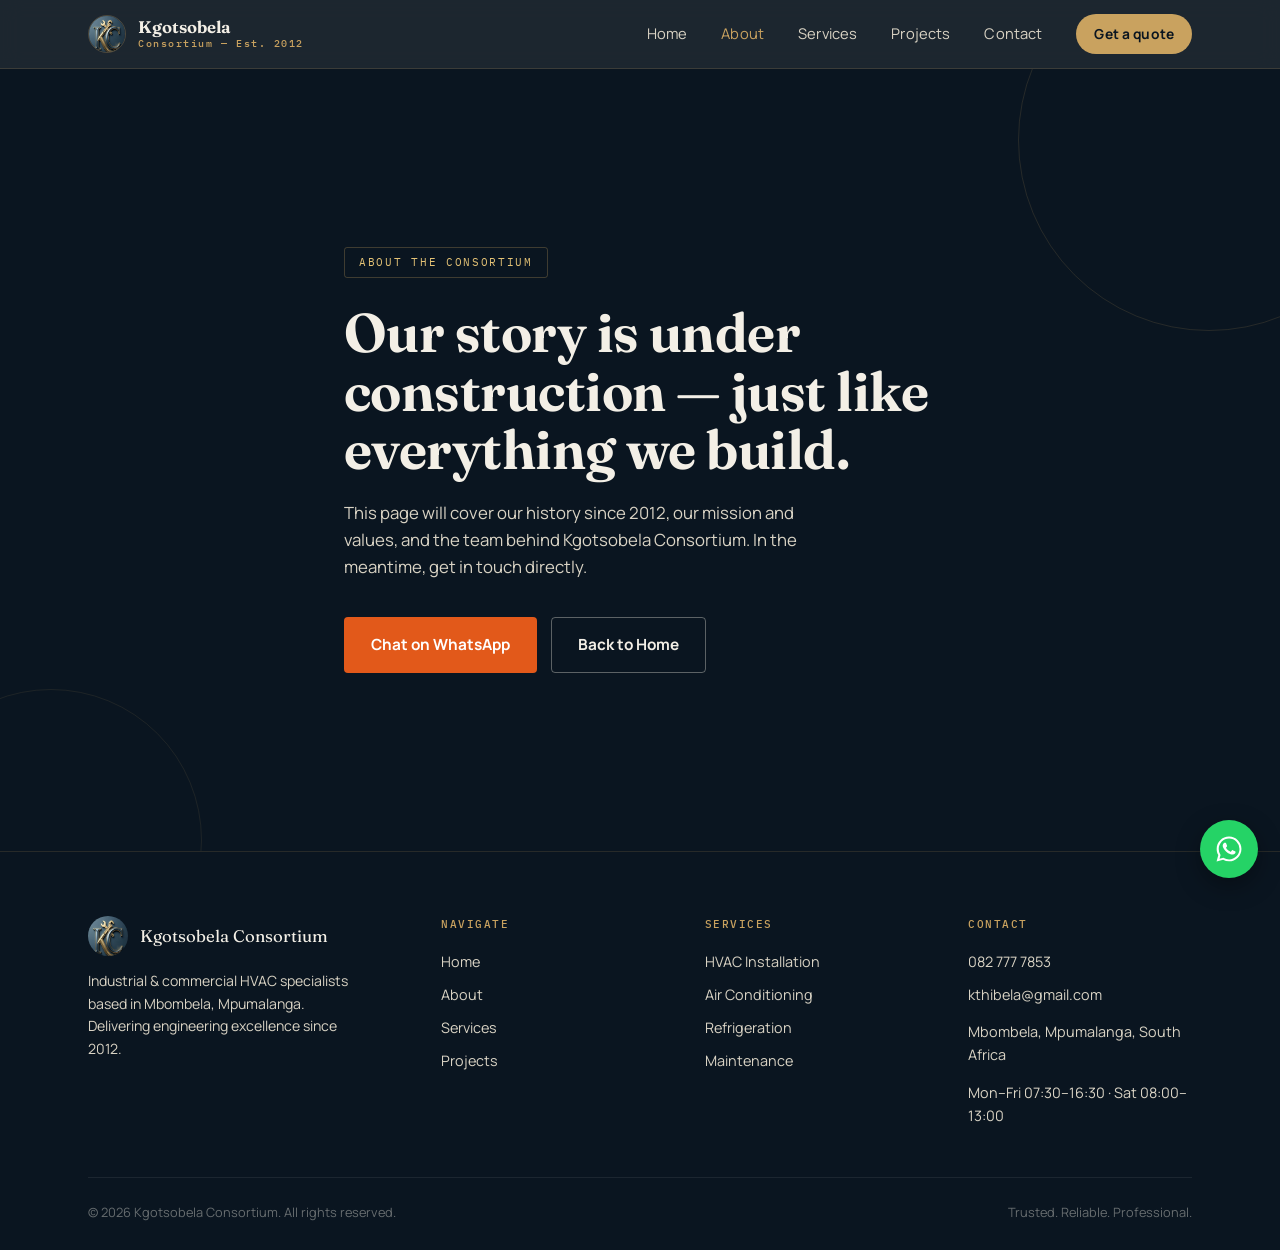
==== about.html @ 0fed03f0 "Add files via upload" ====
<!DOCTYPE html>
<html lang="en">
<head>
<meta charset="UTF-8">
<meta name="viewport" content="width=device-width, initial-scale=1.0">
<title>About Us | Kgotsobela Consortium</title>
<meta name="description" content="This page will cover our history since 2012, our mission and values, and the team behind Kgotsobela Consortium. In the meantime, get in touch directly.">
<link rel="icon" type="image/png" href="images/favicon-mark.png">

<link rel="preconnect" href="https://fonts.googleapis.com">
<link rel="preconnect" href="https://fonts.gstatic.com" crossorigin>
<link href="https://fonts.googleapis.com/css2?family=Fraunces:ital,wght@0,500;0,600;0,650;0,700;1,500&family=Manrope:wght@400;500;600;700;800&family=IBM+Plex+Mono:wght@400;500;600&display=swap" rel="stylesheet">
<link rel="stylesheet" href="style.css">
</head>
<body>
<a href="#main" class="skip-link">Skip to content</a>

<header class="site-header">
  <div class="wrap">
    <a href="index.html" class="brand">
      <img src="images/favicon-mark.png" alt="" class="brand-mark">
      <span class="brand-word">Kgotsobela<span>Consortium — Est. 2012</span></span>
    </a>
    <nav class="main-nav" id="main-nav">
      <a href="index.html">Home</a>
      <a href="about.html" class="current">About</a>
      <a href="services.html">Services</a>
      <a href="projects.html">Projects</a>
      <a href="contact.html">Contact</a>
      <a href="https://wa.me/27827777853?text=Hi%2C%20I%27d%20like%20a%20quote" class="nav-cta" target="_blank" rel="noopener">Get a quote</a>
    </nav>
    <button class="nav-toggle" id="nav-toggle" aria-label="Open menu" aria-expanded="false" aria-controls="main-nav">
      <svg width="20" height="20" viewBox="0 0 24 24" fill="none" stroke="currentColor" stroke-width="2"><line x1="3" y1="6" x2="21" y2="6"/><line x1="3" y1="12" x2="21" y2="12"/><line x1="3" y1="18" x2="21" y2="18"/></svg>
    </button>
  </div>
</header>

<main id="main">
  <section class="coming-soon">
    <div class="wrap">
      <span class="plate">About the Consortium</span>
      <h1>Our story is under construction &mdash; just like everything we build.</h1>
      <p class="lede">This page will cover our history since 2012, our mission and values, and the team behind Kgotsobela Consortium. In the meantime, get in touch directly.</p>
      <div class="actions">
        <a href="https://wa.me/27827777853?text=Hi%2C%20I%27d%20like%20a%20quote" class="btn btn-primary" target="_blank" rel="noopener">Chat on WhatsApp</a>
        <a href="index.html" class="btn btn-ghost">Back to Home</a>
      </div>
    </div>
  </section>
</main>

<footer class="site-footer">
  <div class="wrap">
    <div class="footer-grid">
      <div>
        <div class="footer-brand">
          <img src="images/favicon-mark.png" alt="">
          <span class="footer-brand-word">Kgotsobela Consortium</span>
        </div>
        <p class="footer-tagline">Industrial &amp; commercial HVAC specialists based in Mbombela, Mpumalanga. Delivering engineering excellence since 2012.</p>
      </div>
      <div class="footer-col">
        <h4>Navigate</h4>
        <a href="index.html">Home</a>
        <a href="about.html">About</a>
        <a href="services.html">Services</a>
        <a href="projects.html">Projects</a>
      </div>
      <div class="footer-col">
        <h4>Services</h4>
        <a href="services.html">HVAC Installation</a>
        <a href="services.html">Air Conditioning</a>
        <a href="services.html">Refrigeration</a>
        <a href="services.html">Maintenance</a>
      </div>
      <div class="footer-col">
        <h4>Contact</h4>
        <a href="tel:+27827777853">082 777 7853</a>
        <a href="mailto:kthibela@gmail.com">kthibela@gmail.com</a>
        <p>Mbombela, Mpumalanga, South Africa</p>
        <p>Mon&ndash;Fri 07:30&ndash;16:30 &middot; Sat 08:00&ndash;13:00</p>
      </div>
    </div>
    <div class="footer-bottom">
      <span>&copy; <span id="year"></span> Kgotsobela Consortium. All rights reserved.</span>
      <span>Trusted. Reliable. Professional.</span>
    </div>
  </div>
</footer>

<a class="whatsapp-fab" href="https://wa.me/27827777853?text=Hi%2C%20I%27d%20like%20a%20quote" target="_blank" rel="noopener" aria-label="Chat with us on WhatsApp">
  <svg viewBox="0 0 24 24" fill="#ffffff"><path d="M12.04 2C6.58 2 2.13 6.45 2.13 11.91c0 1.75.46 3.45 1.32 4.95L2.05 22l5.25-1.38a9.9 9.9 0 0 0 4.74 1.21h.01c5.46 0 9.9-4.45 9.9-9.91 0-2.65-1.03-5.14-2.9-7.01A9.82 9.82 0 0 0 12.04 2m0 1.67c2.24 0 4.35.87 5.93 2.46a8.23 8.23 0 0 1 2.43 5.86c0 4.58-3.73 8.31-8.32 8.31a8.3 8.3 0 0 1-4.24-1.16l-.3-.18-3.12.82.83-3.04-.2-.31a8.23 8.23 0 0 1-1.27-4.4c0-4.58 3.73-8.36 8.26-8.36M8.53 6.99c-.17 0-.44.06-.67.31s-.88.86-.88 2.09.9 2.42 1.02 2.59c.13.17 1.75 2.8 4.32 3.82 2.14.85 2.57.68 3.04.64.46-.04 1.5-.61 1.71-1.2.21-.59.21-1.09.15-1.2-.06-.11-.23-.17-.48-.3-.25-.13-1.5-.74-1.73-.82-.23-.08-.4-.13-.57.13-.17.25-.65.82-.8.99-.15.17-.29.19-.54.06-.25-.13-1.05-.39-2-1.24-.74-.66-1.24-1.47-1.39-1.72-.14-.25-.02-.38.11-.51.11-.11.25-.29.38-.44.13-.15.17-.25.25-.42.08-.17.04-.31-.02-.44-.06-.13-.57-1.4-.79-1.91-.2-.5-.41-.43-.57-.44-.15-.01-.31-.01-.44-.01"/></svg>
</a>

<script src="script.js"></script>
</body>
</html>
---- style.css ----
/* ==========================================================================
   Kgotsobela Consortium — design tokens
   Navy + brass gold from the brand mark; safety orange pulled from the
   crew's own hi-vis; the "nameplate" motif echoes the rating tags visible
   on their actual equipment (see hero photo, unit door).
   ========================================================================== */

:root {
  --navy-950: #0a1520;
  --navy-900: #0e202e;
  --navy-800: #16324a;
  --navy-700: #1f4260;
  --gold: #c9a25f;
  --gold-light: #e4c275;
  --gold-dim: #8a744a;
  --ivory: #f3efe6;
  --ivory-dim: #d9d3c4;
  --orange: #e2591a;
  --orange-light: #ff7a3d;
  --graphite: #1f2933;
  --graphite-soft: #4a5560;
  --line: rgba(201, 162, 95, 0.28);
  --line-soft: rgba(15, 32, 46, 0.1);

  --font-display: "Fraunces", Georgia, serif;
  --font-body: "Manrope", -apple-system, BlinkMacSystemFont, sans-serif;
  --font-mono: "IBM Plex Mono", ui-monospace, SFMono-Regular, monospace;

  --max: 1200px;
}

* { box-sizing: border-box; }
html { scroll-behavior: smooth; }

body {
  margin: 0;
  background: var(--ivory);
  color: var(--graphite);
  font-family: var(--font-body);
  line-height: 1.6;
  -webkit-font-smoothing: antialiased;
}

img { max-width: 100%; display: block; }
a { color: inherit; }

.wrap {
  max-width: var(--max);
  margin: 0 auto;
  padding: 0 clamp(20px, 5vw, 48px);
}

.eyebrow {
  font-family: var(--font-mono);
  font-size: 0.72rem;
  letter-spacing: 0.18em;
  text-transform: uppercase;
  color: var(--gold-dim);
  display: inline-flex;
  align-items: center;
  gap: 10px;
}
.eyebrow::before {
  content: "";
  width: 22px;
  height: 1px;
  background: var(--gold);
  display: inline-block;
}

h1, h2, h3 {
  font-family: var(--font-display);
  font-weight: 650;
  margin: 0;
  letter-spacing: -0.01em;
  color: var(--navy-900);
}

/* ==========================================================================
   Skip link / focus
   ========================================================================== */
.skip-link {
  position: absolute;
  left: -999px;
  top: auto;
  background: var(--gold);
  color: var(--navy-950);
  padding: 12px 18px;
  z-index: 999;
  font-weight: 700;
}
.skip-link:focus {
  left: 16px;
  top: 16px;
}

:focus-visible {
  outline: 2px solid var(--gold);
  outline-offset: 3px;
}

@media (prefers-reduced-motion: reduce) {
  * { animation-duration: 0.001ms !important; animation-iteration-count: 1 !important; transition-duration: 0.001ms !important; scroll-behavior: auto !important; }
}

/* ==========================================================================
   Header
   ========================================================================== */
.site-header {
  position: sticky;
  top: 0;
  z-index: 100;
  background: rgba(10, 21, 32, 0.92);
  backdrop-filter: blur(10px);
  border-bottom: 1px solid rgba(201, 162, 95, 0.18);
}

.site-header .wrap {
  display: flex;
  align-items: center;
  justify-content: space-between;
  padding-top: 14px;
  padding-bottom: 14px;
}

.brand {
  display: flex;
  align-items: center;
  gap: 12px;
  text-decoration: none;
}

.brand-mark {
  width: 38px;
  height: 38px;
  border-radius: 50%;
  object-fit: cover;
  border: 1px solid var(--line);
}

.brand-word {
  font-family: var(--font-display);
  color: var(--ivory);
  font-size: 1.05rem;
  font-weight: 650;
  line-height: 1.1;
}
.brand-word span {
  display: block;
  font-family: var(--font-mono);
  font-size: 0.6rem;
  letter-spacing: 0.16em;
  color: var(--gold);
  font-weight: 500;
  margin-top: 2px;
}

.main-nav {
  display: flex;
  align-items: center;
  gap: clamp(18px, 3vw, 34px);
}

.main-nav a {
  color: var(--ivory-dim);
  text-decoration: none;
  font-size: 0.92rem;
  letter-spacing: 0.01em;
  transition: color 0.2s ease;
}
.main-nav a:hover { color: var(--gold-light); }
.main-nav a.current { color: var(--gold); }

.nav-cta {
  display: inline-flex;
  align-items: center;
  gap: 8px;
  background: var(--gold);
  color: var(--navy-950) !important;
  padding: 9px 18px;
  border-radius: 999px;
  font-weight: 700;
  font-size: 0.86rem !important;
  transition: background 0.2s ease, transform 0.2s ease;
}
.nav-cta:hover { background: var(--gold-light); transform: translateY(-1px); }

.nav-toggle {
  display: none;
  background: none;
  border: 1px solid var(--line);
  color: var(--ivory);
  border-radius: 8px;
  width: 40px;
  height: 40px;
  align-items: center;
  justify-content: center;
  cursor: pointer;
}

@media (max-width: 860px) {
  .main-nav { position: fixed; top: 62px; left: 0; right: 0; height: calc(100vh - 62px); background: var(--navy-950); flex-direction: column; justify-content: flex-start; align-items: flex-start; padding: 32px 24px; gap: 22px; transform: translateX(100%); transition: transform 0.3s ease; overflow-y: auto; z-index: 150; }
  .main-nav.open { transform: translateX(0); }
  .main-nav a { font-size: 1.1rem; }
  .nav-toggle { display: flex; }
}

/* ==========================================================================
   Hero
   ========================================================================== */
.hero {
  position: relative;
  min-height: min(92vh, 820px);
  display: flex;
  align-items: flex-end;
  background: var(--navy-950);
  overflow: hidden;
}

.hero-media {
  position: absolute;
  inset: 0;
}
.hero-media img {
  width: 100%;
  height: 100%;
  object-fit: cover;
  object-position: 50% 12%;
}
.hero-media::after {
  content: "";
  position: absolute;
  inset: 0;
  background:
    linear-gradient(180deg, rgba(10,21,32,0.28) 0%, rgba(10,21,32,0.52) 40%, rgba(10,21,32,0.97) 88%),
    linear-gradient(100deg, rgba(10,21,32,0.82) 0%, rgba(10,21,32,0.5) 34%, rgba(10,21,32,0.18) 60%, rgba(10,21,32,0.4) 100%);
}

.hero-content {
  position: relative;
  z-index: 2;
  padding-top: 120px;
  padding-bottom: 46px;
  width: 100%;
}

.hero-content .eyebrow { color: var(--gold-light); margin-bottom: 18px; }

.hero-content h1 {
  color: var(--ivory);
  font-size: clamp(2.3rem, 5.4vw, 4.4rem);
  line-height: 1.03;
  max-width: 15ch;
}
.hero-content h1 em {
  font-style: normal;
  color: var(--gold-light);
}

.hero-sub {
  margin: 22px 0 32px;
  max-width: 46ch;
  color: var(--ivory-dim);
  font-size: 1.05rem;
}

.hero-actions {
  display: flex;
  flex-wrap: wrap;
  gap: 14px;
  margin-bottom: 46px;
}

.btn {
  display: inline-flex;
  align-items: center;
  gap: 10px;
  padding: 15px 26px;
  border-radius: 4px;
  font-weight: 700;
  font-size: 0.96rem;
  text-decoration: none;
  border: 1px solid transparent;
  cursor: pointer;
  transition: transform 0.2s ease, background 0.2s ease, border-color 0.2s ease, color 0.2s ease;
}
.btn-primary { background: var(--orange); color: #fff; }
.btn-primary:hover { background: var(--orange-light); transform: translateY(-2px); }
.btn-ghost { border-color: rgba(243,239,230,0.35); color: var(--ivory); }
.btn-ghost:hover { border-color: var(--gold); color: var(--gold-light); }

/* nameplate strip inside hero */
.nameplate {
  display: flex;
  flex-wrap: wrap;
  gap: 0;
  border-top: 1px solid var(--line);
  padding-top: 18px;
}
.nameplate div {
  padding-right: 28px;
  margin-right: 28px;
  border-right: 1px solid var(--line);
}
.nameplate div:last-child { border-right: none; }
.nameplate .val {
  font-family: var(--font-mono);
  color: var(--gold-light);
  font-size: 0.82rem;
  letter-spacing: 0.04em;
}
.nameplate .lbl {
  font-family: var(--font-mono);
  color: rgba(243,239,230,0.55);
  font-size: 0.62rem;
  letter-spacing: 0.14em;
  text-transform: uppercase;
  margin-top: 3px;
}

/* ==========================================================================
   Stat plate bar (below hero) — echoes equipment rating tags
   ========================================================================== */
.stat-bar {
  background: var(--navy-900);
  border-bottom: 1px solid rgba(201,162,95,0.15);
}
.stat-grid {
  display: grid;
  grid-template-columns: repeat(4, 1fr);
  gap: 1px;
  background: rgba(201,162,95,0.15);
}
.stat-plate {
  background: var(--navy-900);
  padding: 30px 22px;
  text-align: center;
}
.stat-plate .num {
  font-family: var(--font-mono);
  color: var(--gold-light);
  font-size: clamp(1.5rem, 3vw, 2.2rem);
  font-weight: 600;
}
.stat-plate .lbl {
  font-family: var(--font-mono);
  color: var(--ivory-dim);
  font-size: 0.68rem;
  letter-spacing: 0.14em;
  text-transform: uppercase;
  margin-top: 6px;
}
@media (max-width: 700px) {
  .stat-grid { grid-template-columns: repeat(2, 1fr); }
}

/* ==========================================================================
   Section scaffolding
   ========================================================================== */
section { padding: clamp(64px, 9vw, 108px) 0; }
.section-head {
  max-width: 640px;
  margin-bottom: 48px;
}
.section-head h2 {
  font-size: clamp(1.8rem, 3.4vw, 2.6rem);
  margin-top: 14px;
  line-height: 1.12;
}
.section-head p {
  margin-top: 16px;
  color: var(--graphite-soft);
  font-size: 1.02rem;
  max-width: 56ch;
}

/* ==========================================================================
   About teaser
   ========================================================================== */
.about {
  background: var(--ivory);
}
.about-grid {
  display: grid;
  grid-template-columns: 1.05fr 0.95fr;
  gap: clamp(32px, 5vw, 72px);
  align-items: center;
}
.about-media { position: relative; }
.about-media img {
  border-radius: 6px;
  width: 100%;
  height: 480px;
  object-fit: cover;
}
.about-media .tag {
  position: absolute;
  left: -1px;
  bottom: -1px;
  background: var(--navy-900);
  color: var(--gold-light);
  font-family: var(--font-mono);
  font-size: 0.68rem;
  letter-spacing: 0.1em;
  text-transform: uppercase;
  padding: 10px 16px;
  border: 1px solid var(--line);
  border-radius: 0 6px 0 6px;
}

.about-copy .eyebrow { margin-bottom: 16px; }
.about-copy h2 {
  font-size: clamp(1.8rem, 3.2vw, 2.4rem);
  line-height: 1.14;
}
.about-copy p {
  margin: 20px 0;
  color: var(--graphite-soft);
  font-size: 1.02rem;
}
.pull {
  font-family: var(--font-display);
  font-style: italic;
  font-size: 1.3rem;
  color: var(--navy-800);
  border-left: 3px solid var(--gold);
  padding-left: 20px;
  margin: 28px 0;
}
.about-founder {
  display: flex;
  gap: 14px;
  align-items: center;
  margin-top: 28px;
  padding-top: 24px;
  border-top: 1px solid var(--line-soft);
}
.about-founder .initial {
  width: 44px;
  height: 44px;
  border-radius: 50%;
  background: var(--navy-900);
  color: var(--gold-light);
  display: flex;
  align-items: center;
  justify-content: center;
  font-family: var(--font-display);
  font-weight: 700;
}
.about-founder .name { font-weight: 700; color: var(--navy-900); font-size: 0.94rem; }
.about-founder .role { font-size: 0.82rem; color: var(--graphite-soft); }

/* ==========================================================================
   Services
   ========================================================================== */
.services { background: #ece6d8; }
.service-grid {
  display: grid;
  grid-template-columns: repeat(3, 1fr);
  gap: 22px;
}
.service-card {
  position: relative;
  border-radius: 6px;
  overflow: hidden;
  height: 300px;
  text-decoration: none;
  display: block;
}
.service-card img {
  width: 100%;
  height: 100%;
  object-fit: cover;
  transition: transform 0.5s ease;
}
.service-card:hover img { transform: scale(1.06); }
.service-card::after {
  content: "";
  position: absolute;
  inset: 0;
  background: linear-gradient(180deg, rgba(10,21,32,0) 22%, rgba(10,21,32,0.55) 55%, rgba(10,21,32,0.95) 100%);
}
.service-card-body {
  position: absolute;
  left: 0; right: 0; bottom: 0;
  z-index: 2;
  padding: 20px;
}
.service-tag {
  font-family: var(--font-mono);
  font-size: 0.64rem;
  letter-spacing: 0.12em;
  text-transform: uppercase;
  color: var(--gold-light);
  background: rgba(10,21,32,0.65);
  border: 1px solid rgba(228,194,117,0.5);
  display: inline-block;
  padding: 4px 9px;
  border-radius: 3px;
  margin-bottom: 10px;
}
.service-card h3 {
  color: var(--ivory);
  font-size: 1.15rem;
  font-weight: 600;
}
.service-card p {
  color: var(--ivory-dim);
  font-size: 0.86rem;
  margin: 6px 0 0;
  max-width: 30ch;
}

.services-more {
  margin-top: 40px;
  text-align: center;
}
.link-arrow {
  display: inline-flex;
  align-items: center;
  gap: 8px;
  color: var(--navy-900);
  text-decoration: none;
  font-weight: 700;
  border-bottom: 1px solid var(--gold);
  padding-bottom: 3px;
}
.link-arrow:hover { color: var(--gold-dim); }

@media (max-width: 900px) {
  .service-grid { grid-template-columns: repeat(2, 1fr); }
}
@media (max-width: 600px) {
  .service-grid { grid-template-columns: 1fr; }
  .about-grid { grid-template-columns: 1fr; }
  .about-media img { height: 320px; }
}

/* ==========================================================================
   Trusted-by band
   ========================================================================== */
.trusted {
  background: var(--navy-950);
  padding: 56px 0;
}
.trusted .wrap {
  display: flex;
  flex-wrap: wrap;
  align-items: center;
  gap: 36px;
  justify-content: space-between;
}
.trusted-label {
  font-family: var(--font-mono);
  color: var(--gold);
  font-size: 0.7rem;
  letter-spacing: 0.16em;
  text-transform: uppercase;
  white-space: nowrap;
}
.trusted-marks {
  display: flex;
  flex-wrap: wrap;
  gap: 34px;
  align-items: center;
}
.trusted-marks span {
  font-family: var(--font-display);
  color: var(--ivory-dim);
  font-size: 1.05rem;
  letter-spacing: 0.01em;
  opacity: 0.85;
}
.trusted-marks span b { color: var(--ivory); font-weight: 650; }

/* ==========================================================================
   CTA band
   ========================================================================== */
.cta-band {
  background: linear-gradient(120deg, var(--navy-900) 0%, var(--navy-800) 100%);
  color: var(--ivory);
  position: relative;
  overflow: hidden;
}
.cta-band::before {
  content: "";
  position: absolute;
  right: -80px;
  top: -80px;
  width: 320px;
  height: 320px;
  border: 1px solid rgba(201,162,95,0.18);
  border-radius: 50%;
}
.cta-band .wrap {
  display: flex;
  align-items: center;
  justify-content: space-between;
  flex-wrap: wrap;
  gap: 28px;
  position: relative;
  z-index: 1;
}
.cta-band h2 {
  color: var(--ivory);
  font-size: clamp(1.7rem, 3vw, 2.3rem);
  max-width: 14ch;
}
.cta-band p {
  color: var(--ivory-dim);
  margin-top: 10px;
  max-width: 42ch;
}
.cta-actions { display: flex; gap: 14px; flex-wrap: wrap; }

/* ==========================================================================
   Footer
   ========================================================================== */
.site-footer {
  background: var(--navy-950);
  color: var(--ivory-dim);
  padding: 64px 0 28px;
  border-top: 1px solid rgba(201,162,95,0.15);
}
.footer-grid {
  display: grid;
  grid-template-columns: 1.4fr 1fr 1fr 1fr;
  gap: 40px;
  padding-bottom: 40px;
  border-bottom: 1px solid rgba(243,239,230,0.08);
}
.footer-brand { display: flex; gap: 12px; align-items: center; margin-bottom: 14px; }
.footer-brand img { width: 40px; height: 40px; border-radius: 50%; }
.footer-brand-word { font-family: var(--font-display); color: var(--ivory); font-size: 1.05rem; }
.footer-tagline { font-size: 0.88rem; max-width: 30ch; color: var(--ivory-dim); }
.footer-col h4 {
  font-family: var(--font-mono);
  font-size: 0.68rem;
  letter-spacing: 0.14em;
  text-transform: uppercase;
  color: var(--gold);
  margin: 0 0 16px;
  font-weight: 500;
}
.footer-col a, .footer-col p {
  display: block;
  color: var(--ivory-dim);
  text-decoration: none;
  font-size: 0.9rem;
  margin-bottom: 10px;
}
.footer-col a:hover { color: var(--gold-light); }
.footer-bottom {
  display: flex;
  justify-content: space-between;
  flex-wrap: wrap;
  gap: 10px;
  padding-top: 24px;
  font-size: 0.8rem;
  color: rgba(243,239,230,0.4);
}
@media (max-width: 760px) {
  .footer-grid { grid-template-columns: 1fr 1fr; }
  .footer-grid > div:first-child { grid-column: 1 / -1; }
  .footer-grid > div:last-child { grid-column: 1 / -1; }
}

/* ==========================================================================
   Coming soon placeholder sections
   ========================================================================== */
.coming-soon {
  background: var(--navy-950);
  min-height: 62vh;
  display: flex;
  align-items: center;
  position: relative;
  overflow: hidden;
}
.coming-soon::before {
  content: "";
  position: absolute;
  right: -120px;
  top: -120px;
  width: 380px;
  height: 380px;
  border: 1px solid rgba(201,162,95,0.15);
  border-radius: 50%;
}
.coming-soon::after {
  content: "";
  position: absolute;
  left: -100px;
  bottom: -140px;
  width: 300px;
  height: 300px;
  border: 1px solid rgba(201,162,95,0.1);
  border-radius: 50%;
}
.coming-soon .wrap {
  position: relative;
  z-index: 1;
  padding-top: 70px;
  padding-bottom: 70px;
}
.coming-soon .plate {
  display: inline-block;
  font-family: var(--font-mono);
  font-size: 0.66rem;
  letter-spacing: 0.16em;
  text-transform: uppercase;
  color: var(--gold-light);
  border: 1px solid var(--line);
  padding: 6px 14px;
  border-radius: 3px;
  margin-bottom: 26px;
}
.coming-soon h1 {
  color: var(--ivory);
  font-size: clamp(2.1rem, 4.6vw, 3.4rem);
  max-width: 16ch;
  line-height: 1.08;
}
.coming-soon p.lede {
  color: var(--ivory-dim);
  font-size: 1.05rem;
  max-width: 50ch;
  margin: 20px 0 36px;
}
.coming-soon .actions {
  display: flex;
  gap: 14px;
  flex-wrap: wrap;
}

.whatsapp-fab {
  position: fixed;
  right: 22px;
  bottom: 22px;
  z-index: 200;
  width: 58px;
  height: 58px;
  border-radius: 50%;
  background: #25d366;
  display: flex;
  align-items: center;
  justify-content: center;
  box-shadow: 0 8px 24px rgba(0,0,0,0.35);
  text-decoration: none;
  transition: transform 0.2s ease;
}
.whatsapp-fab:hover { transform: scale(1.07); }
.whatsapp-fab svg { width: 30px; height: 30px; }

@media (max-width: 600px) {
  .whatsapp-fab { right: 16px; bottom: 16px; width: 52px; height: 52px; }
}
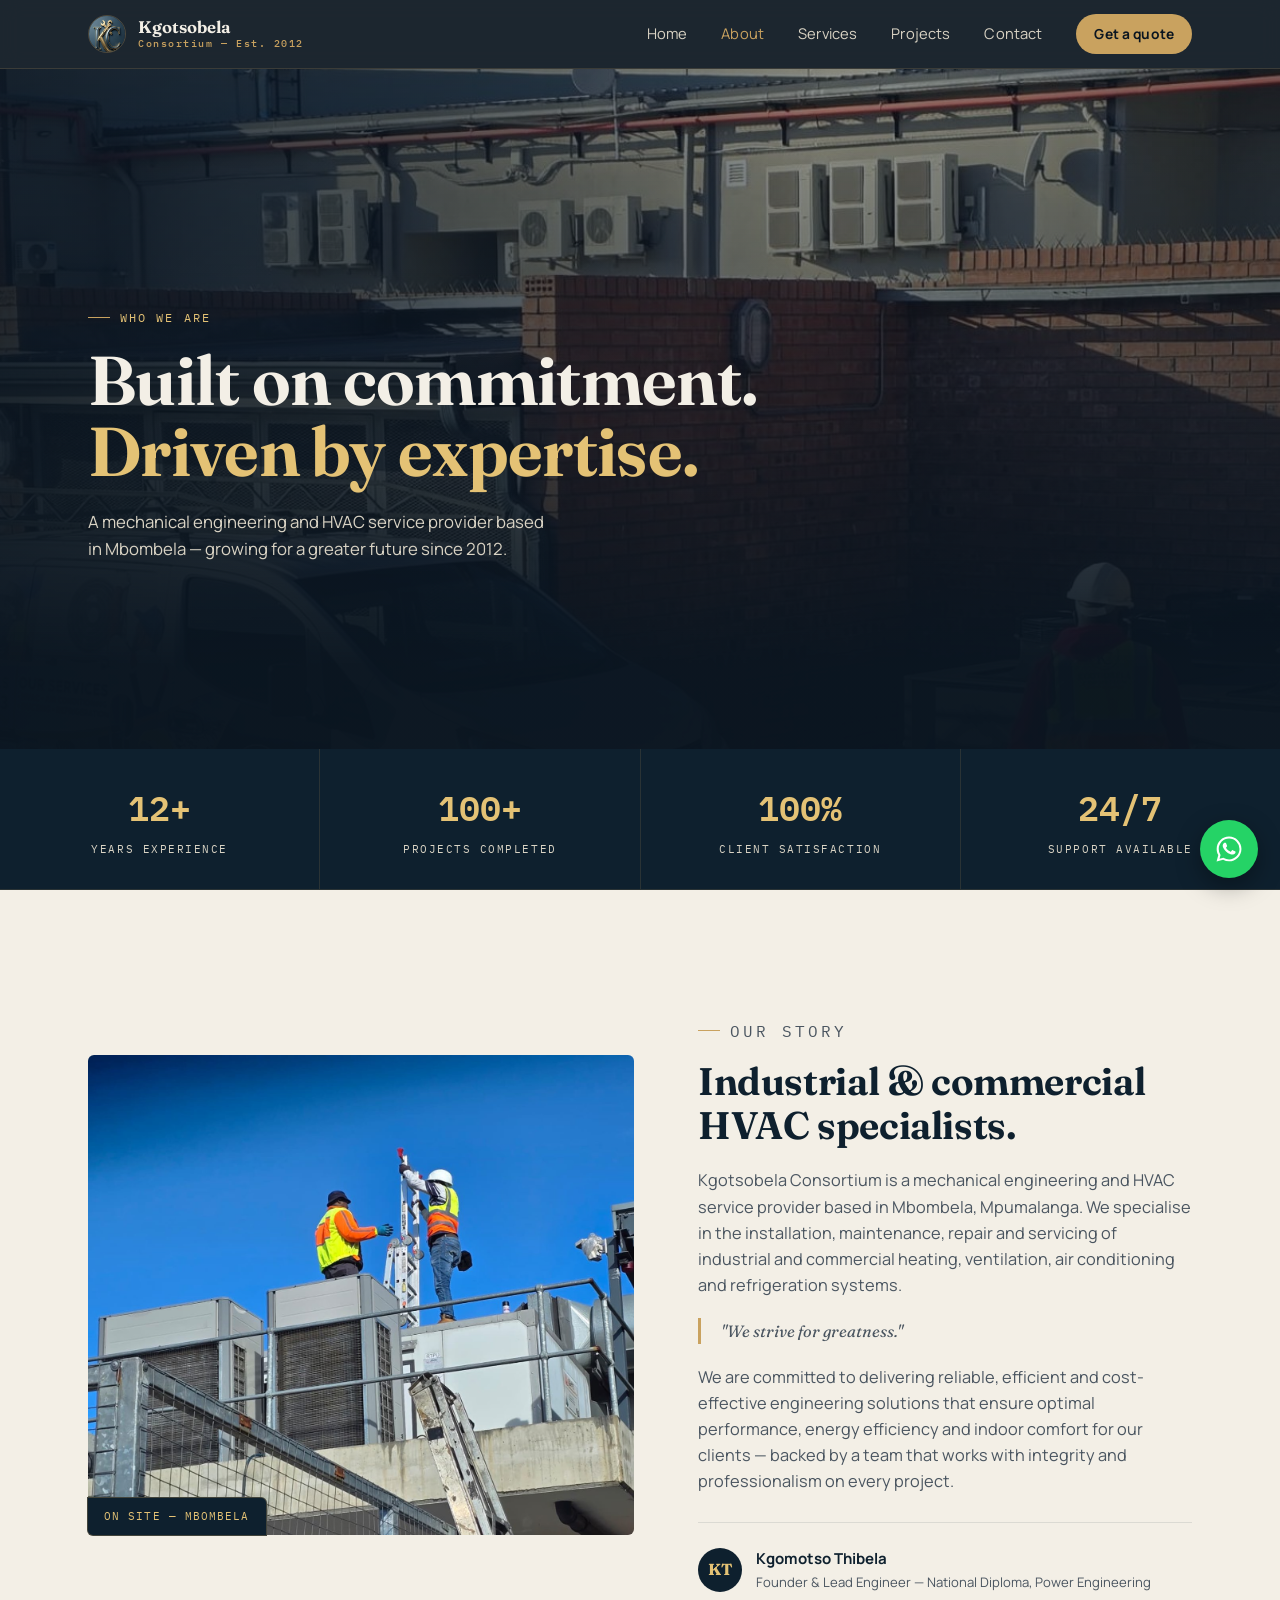
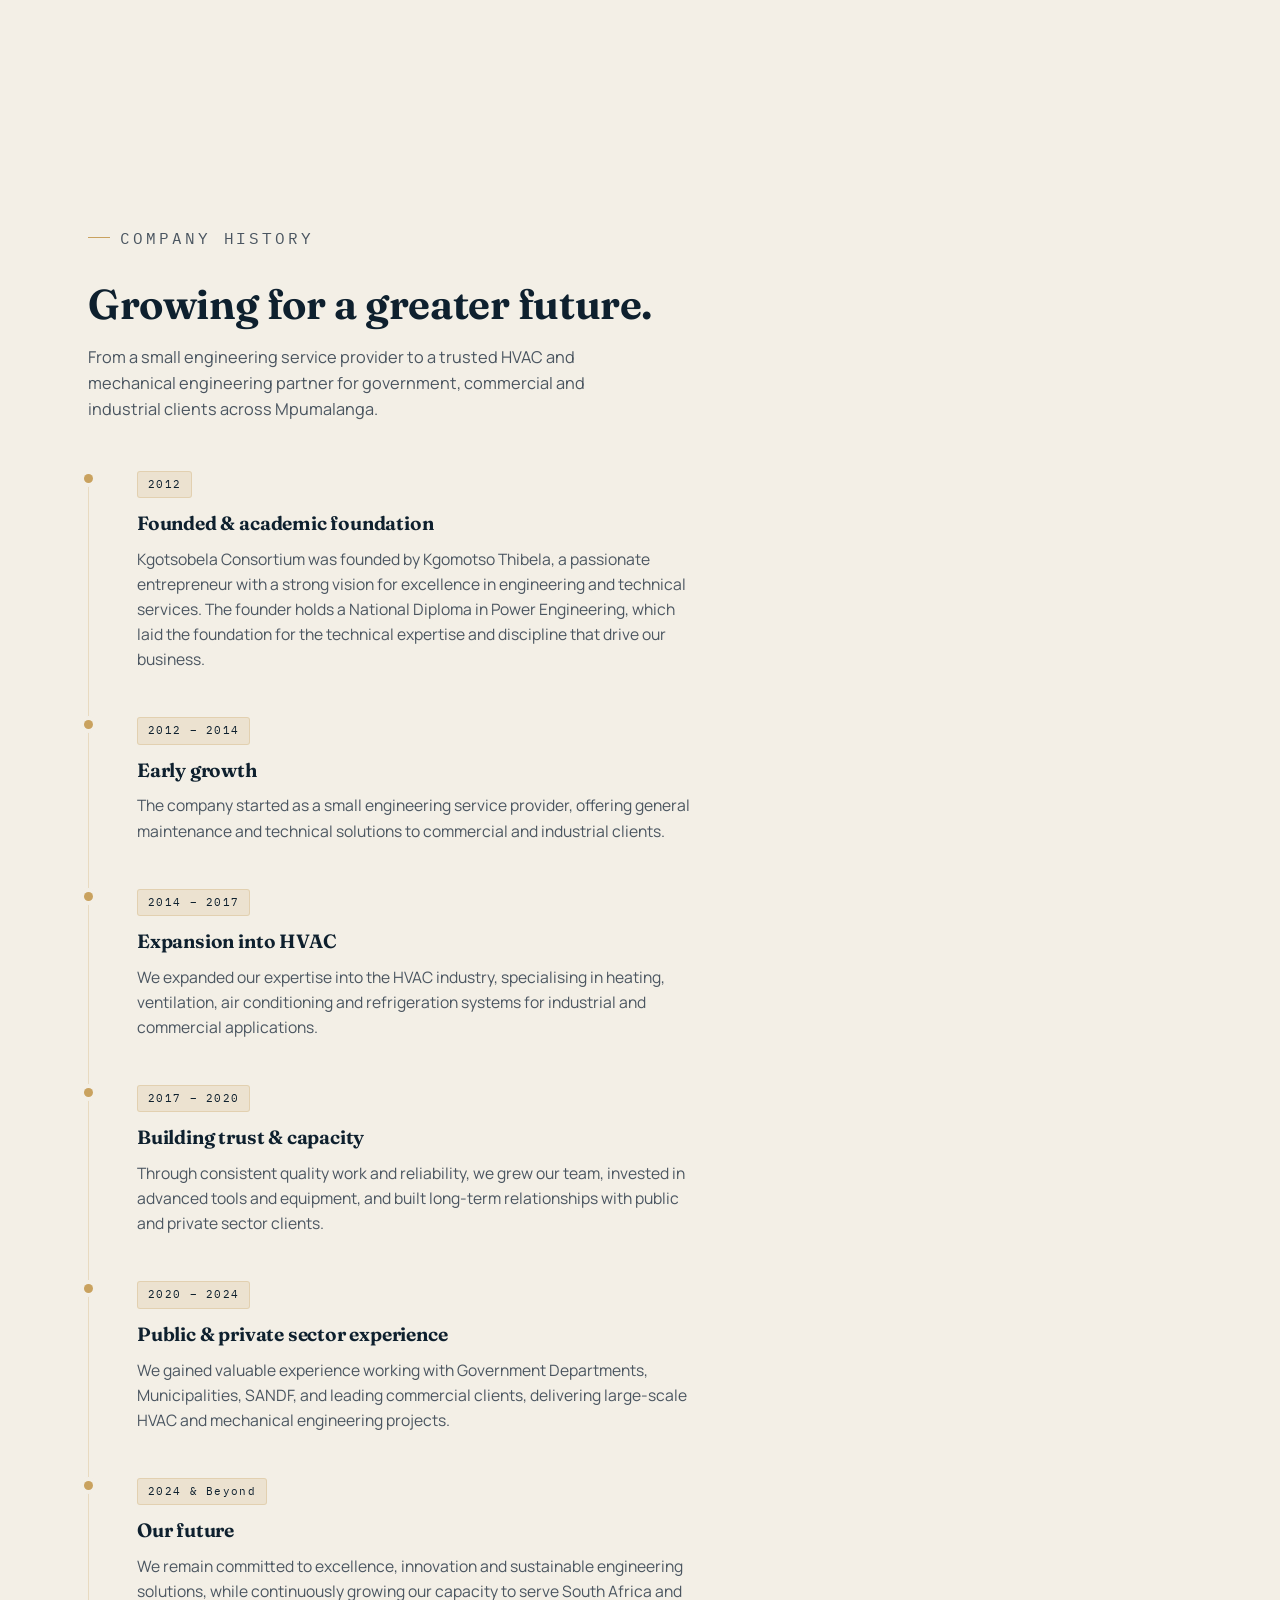
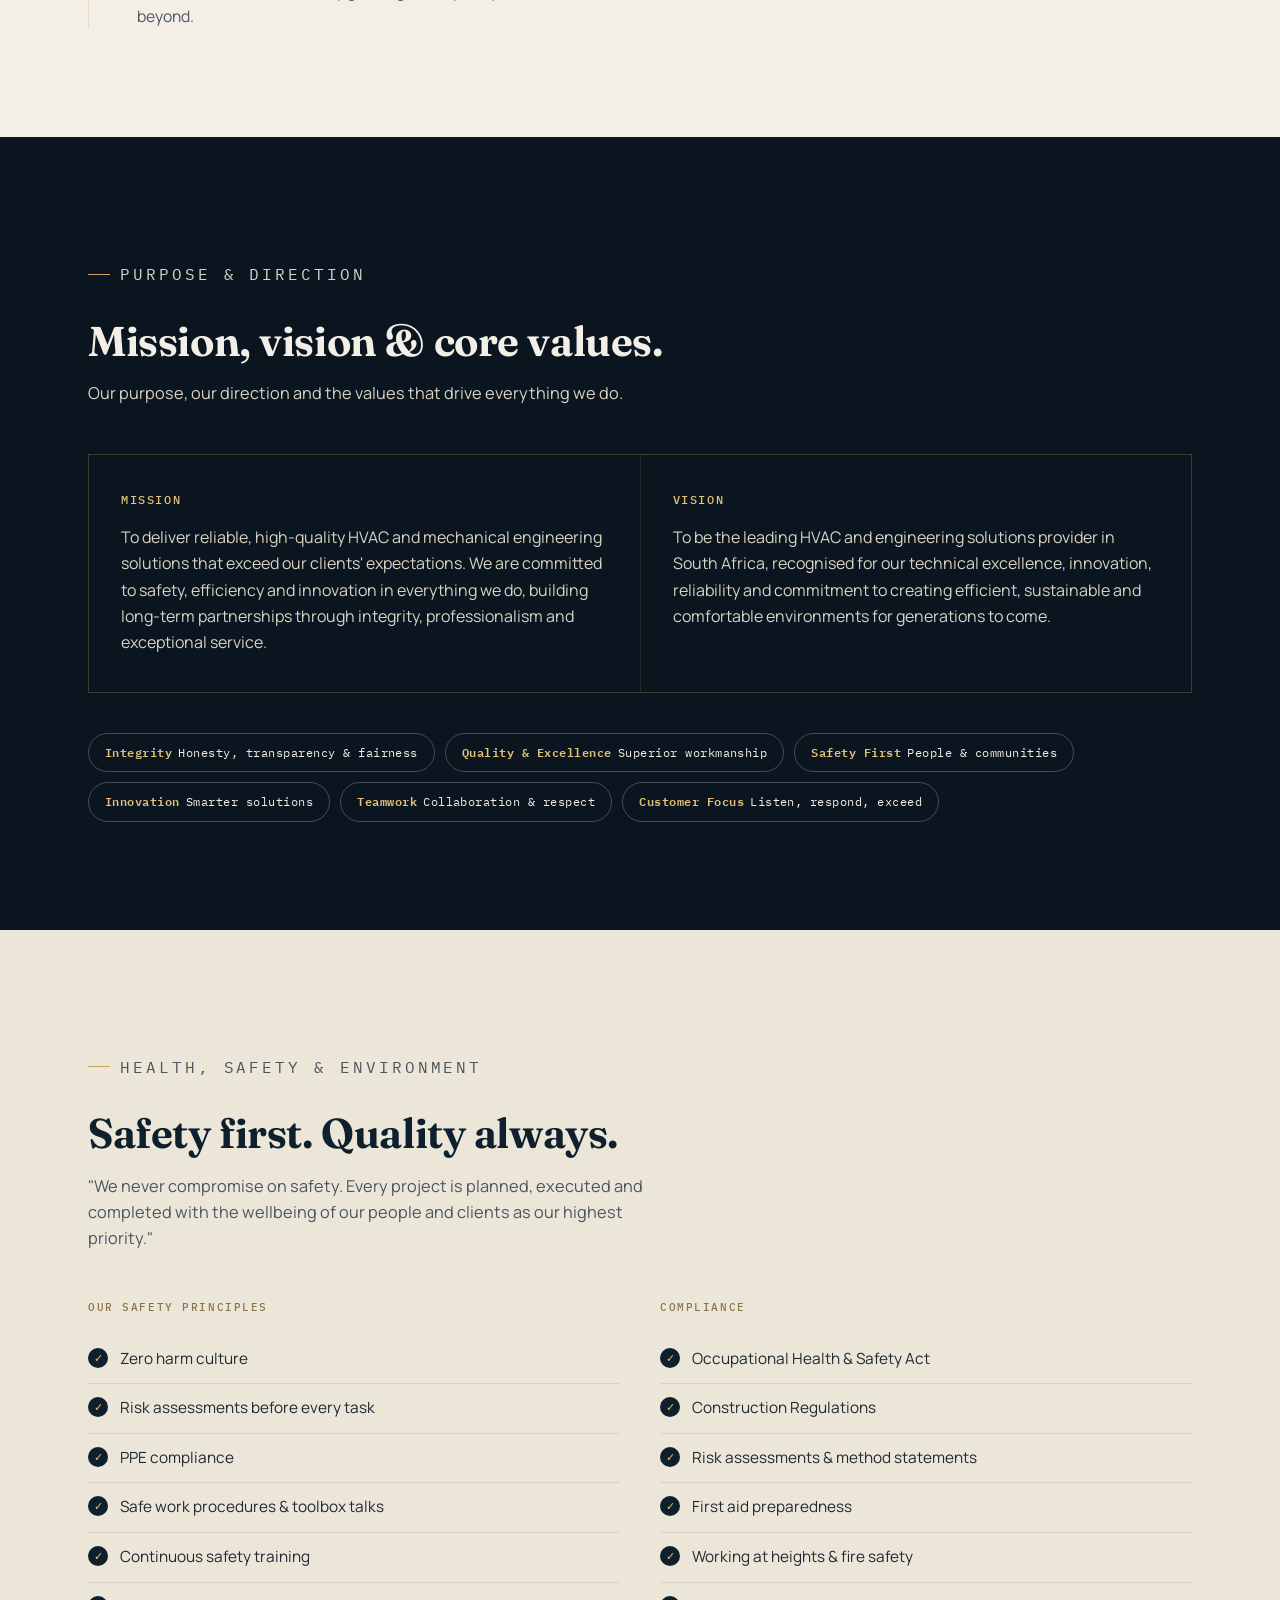
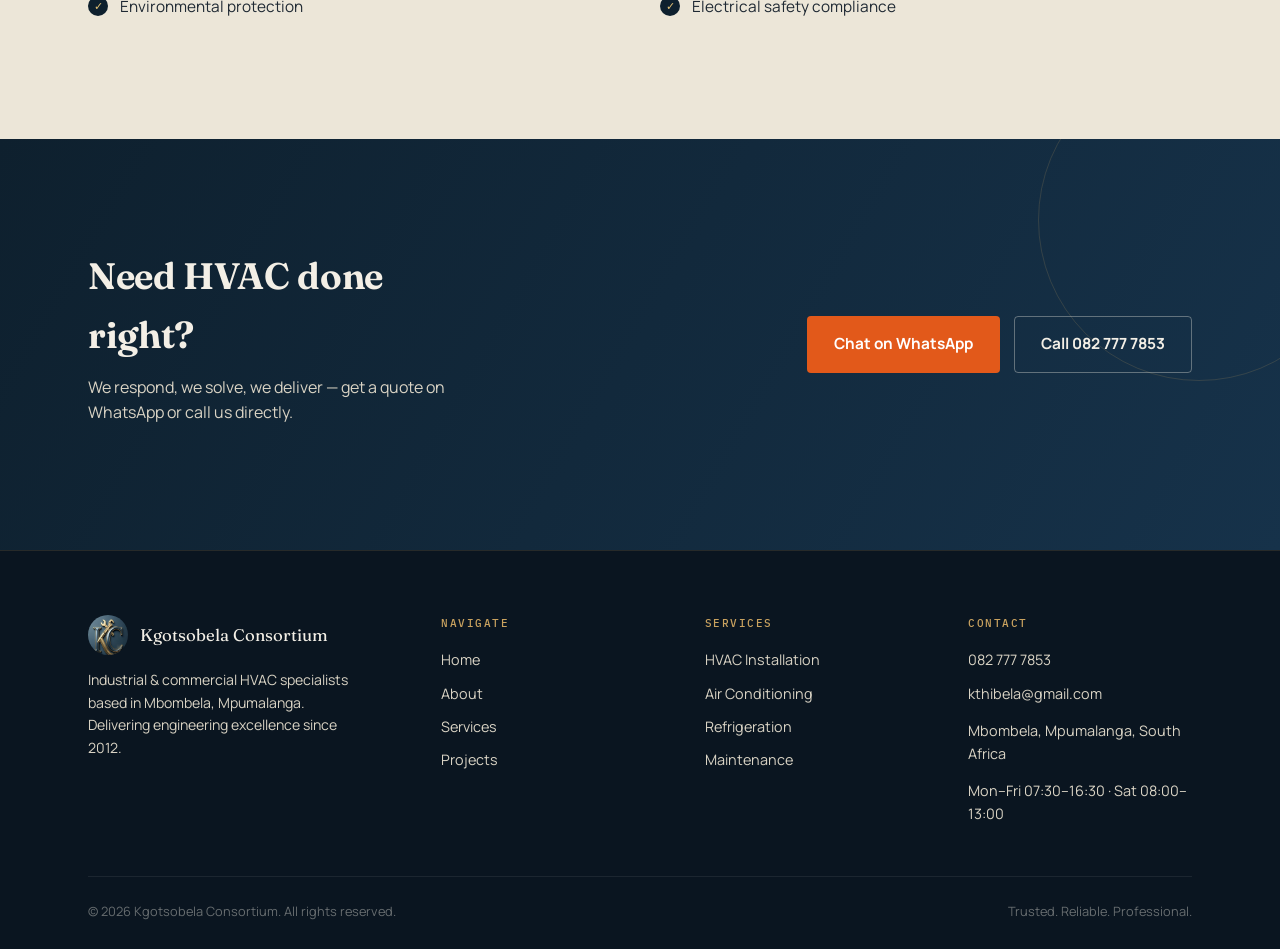
==== commit 189fc612: "Add files via upload" ====
--- a/about.html
+++ b/about.html
@@ -4,7 +4,8 @@
 <meta charset="UTF-8">
 <meta name="viewport" content="width=device-width, initial-scale=1.0">
 <title>About Us | Kgotsobela Consortium</title>
-<meta name="description" content="This page will cover our history since 2012, our mission and values, and the team behind Kgotsobela Consortium. In the meantime, get in touch directly.">
+<meta name="description" content="Kgotsobela Consortium was founded in 2012 by Kgomotso Thibela. Learn about our history, mission, vision, core values and commitment to health, safety and environmental excellence.">
+<link rel="canonical" href="https://kgotsobelaconsortium.co.za/about.html">
 <link rel="icon" type="image/png" href="images/favicon-mark.png">
 
 <link rel="preconnect" href="https://fonts.googleapis.com">
@@ -36,17 +37,178 @@
 </header>
 
 <main id="main">
-  <section class="coming-soon">
-    <div class="wrap">
-      <span class="plate">About the Consortium</span>
-      <h1>Our story is under construction &mdash; just like everything we build.</h1>
-      <p class="lede">This page will cover our history since 2012, our mission and values, and the team behind Kgotsobela Consortium. In the meantime, get in touch directly.</p>
-      <div class="actions">
+
+  <!-- HERO -->
+  <section class="hero" style="min-height:min(64vh,560px);">
+    <div class="hero-media">
+      <img src="images/trust-onsite.jpg" alt="Kgotsobela Consortium branded van and technicians on site" width="1200" height="1080">
+    </div>
+    <div class="hero-content wrap">
+      <p class="eyebrow">Who we are</p>
+      <h1>Built on commitment. <em>Driven by expertise.</em></h1>
+      <p class="hero-sub">A mechanical engineering and HVAC service provider based in Mbombela &mdash; growing for a greater future since 2012.</p>
+    </div>
+  </section>
+
+  <!-- STAT PLATE BAR -->
+  <div class="stat-bar">
+    <div class="stat-grid">
+      <div class="stat-plate"><div class="num">12+</div><div class="lbl">Years Experience</div></div>
+      <div class="stat-plate"><div class="num">100+</div><div class="lbl">Projects Completed</div></div>
+      <div class="stat-plate"><div class="num">100%</div><div class="lbl">Client Satisfaction</div></div>
+      <div class="stat-plate"><div class="num">24/7</div><div class="lbl">Support Available</div></div>
+    </div>
+  </div>
+
+  <!-- INTRO -->
+  <section class="about">
+    <div class="wrap about-grid">
+      <div class="about-media">
+        <img src="images/about-team-ladder.jpg" alt="Kgotsobela Consortium technicians working on rooftop HVAC units">
+        <div class="tag">On site &mdash; Mbombela</div>
+      </div>
+      <div class="about-copy">
+        <p class="eyebrow">Our story</p>
+        <h2>Industrial &amp; commercial HVAC specialists.</h2>
+        <p>Kgotsobela Consortium is a mechanical engineering and HVAC service provider based in Mbombela, Mpumalanga. We specialise in the installation, maintenance, repair and servicing of industrial and commercial heating, ventilation, air conditioning and refrigeration systems.</p>
+        <p class="pull">"We strive for greatness."</p>
+        <p>We are committed to delivering reliable, efficient and cost-effective engineering solutions that ensure optimal performance, energy efficiency and indoor comfort for our clients &mdash; backed by a team that works with integrity and professionalism on every project.</p>
+        <div class="about-founder">
+          <div class="initial">KT</div>
+          <div>
+            <div class="name">Kgomotso Thibela</div>
+            <div class="role">Founder &amp; Lead Engineer &mdash; National Diploma, Power Engineering</div>
+          </div>
+        </div>
+      </div>
+    </div>
+  </section>
+
+  <!-- TIMELINE -->
+  <section class="timeline">
+    <div class="wrap">
+      <div class="section-head">
+        <p class="eyebrow">Company history</p>
+        <h2>Growing for a greater future.</h2>
+        <p>From a small engineering service provider to a trusted HVAC and mechanical engineering partner for government, commercial and industrial clients across Mpumalanga.</p>
+      </div>
+
+      <div class="timeline-list">
+        <div class="timeline-item">
+          <span class="timeline-year">2012</span>
+          <h3>Founded &amp; academic foundation</h3>
+          <p>Kgotsobela Consortium was founded by Kgomotso Thibela, a passionate entrepreneur with a strong vision for excellence in engineering and technical services. The founder holds a National Diploma in Power Engineering, which laid the foundation for the technical expertise and discipline that drive our business.</p>
+        </div>
+        <div class="timeline-item">
+          <span class="timeline-year">2012 &ndash; 2014</span>
+          <h3>Early growth</h3>
+          <p>The company started as a small engineering service provider, offering general maintenance and technical solutions to commercial and industrial clients.</p>
+        </div>
+        <div class="timeline-item">
+          <span class="timeline-year">2014 &ndash; 2017</span>
+          <h3>Expansion into HVAC</h3>
+          <p>We expanded our expertise into the HVAC industry, specialising in heating, ventilation, air conditioning and refrigeration systems for industrial and commercial applications.</p>
+        </div>
+        <div class="timeline-item">
+          <span class="timeline-year">2017 &ndash; 2020</span>
+          <h3>Building trust &amp; capacity</h3>
+          <p>Through consistent quality work and reliability, we grew our team, invested in advanced tools and equipment, and built long-term relationships with public and private sector clients.</p>
+        </div>
+        <div class="timeline-item">
+          <span class="timeline-year">2020 &ndash; 2024</span>
+          <h3>Public &amp; private sector experience</h3>
+          <p>We gained valuable experience working with Government Departments, Municipalities, SANDF, and leading commercial clients, delivering large-scale HVAC and mechanical engineering projects.</p>
+        </div>
+        <div class="timeline-item">
+          <span class="timeline-year">2024 &amp; Beyond</span>
+          <h3>Our future</h3>
+          <p>We remain committed to excellence, innovation and sustainable engineering solutions, while continuously growing our capacity to serve South Africa and beyond.</p>
+        </div>
+      </div>
+    </div>
+  </section>
+
+  <!-- MISSION / VISION / VALUES -->
+  <section class="mvv">
+    <div class="wrap">
+      <div class="section-head">
+        <p class="eyebrow">Purpose &amp; direction</p>
+        <h2>Mission, vision &amp; core values.</h2>
+        <p>Our purpose, our direction and the values that drive everything we do.</p>
+      </div>
+
+      <div class="mvv-grid">
+        <div class="mvv-card">
+          <h3>Mission</h3>
+          <p>To deliver reliable, high-quality HVAC and mechanical engineering solutions that exceed our clients' expectations. We are committed to safety, efficiency and innovation in everything we do, building long-term partnerships through integrity, professionalism and exceptional service.</p>
+        </div>
+        <div class="mvv-card">
+          <h3>Vision</h3>
+          <p>To be the leading HVAC and engineering solutions provider in South Africa, recognised for our technical excellence, innovation, reliability and commitment to creating efficient, sustainable and comfortable environments for generations to come.</p>
+        </div>
+      </div>
+
+      <div class="values-row">
+        <span class="value-pill"><b>Integrity</b>Honesty, transparency &amp; fairness</span>
+        <span class="value-pill"><b>Quality &amp; Excellence</b>Superior workmanship</span>
+        <span class="value-pill"><b>Safety First</b>People &amp; communities</span>
+        <span class="value-pill"><b>Innovation</b>Smarter solutions</span>
+        <span class="value-pill"><b>Teamwork</b>Collaboration &amp; respect</span>
+        <span class="value-pill"><b>Customer Focus</b>Listen, respond, exceed</span>
+      </div>
+    </div>
+  </section>
+
+  <!-- HSE -->
+  <section class="hse">
+    <div class="wrap">
+      <div class="section-head">
+        <p class="eyebrow">Health, safety &amp; environment</p>
+        <h2>Safety first. Quality always.</h2>
+        <p>"We never compromise on safety. Every project is planned, executed and completed with the wellbeing of our people and clients as our highest priority."</p>
+      </div>
+
+      <div class="hse-grid">
+        <div class="hse-col">
+          <h3>Our safety principles</h3>
+          <ul class="hse-list">
+            <li><span class="check">&#10003;</span>Zero harm culture</li>
+            <li><span class="check">&#10003;</span>Risk assessments before every task</li>
+            <li><span class="check">&#10003;</span>PPE compliance</li>
+            <li><span class="check">&#10003;</span>Safe work procedures &amp; toolbox talks</li>
+            <li><span class="check">&#10003;</span>Continuous safety training</li>
+            <li><span class="check">&#10003;</span>Environmental protection</li>
+          </ul>
+        </div>
+        <div class="hse-col">
+          <h3>Compliance</h3>
+          <ul class="hse-list">
+            <li><span class="check">&#10003;</span>Occupational Health &amp; Safety Act</li>
+            <li><span class="check">&#10003;</span>Construction Regulations</li>
+            <li><span class="check">&#10003;</span>Risk assessments &amp; method statements</li>
+            <li><span class="check">&#10003;</span>First aid preparedness</li>
+            <li><span class="check">&#10003;</span>Working at heights &amp; fire safety</li>
+            <li><span class="check">&#10003;</span>Electrical safety compliance</li>
+          </ul>
+        </div>
+      </div>
+    </div>
+  </section>
+
+  <!-- CTA BAND -->
+  <section class="cta-band">
+    <div class="wrap">
+      <div>
+        <h2>Need HVAC done right?</h2>
+        <p>We respond, we solve, we deliver &mdash; get a quote on WhatsApp or call us directly.</p>
+      </div>
+      <div class="cta-actions">
         <a href="https://wa.me/27827777853?text=Hi%2C%20I%27d%20like%20a%20quote" class="btn btn-primary" target="_blank" rel="noopener">Chat on WhatsApp</a>
-        <a href="index.html" class="btn btn-ghost">Back to Home</a>
-      </div>
-    </div>
-  </section>
+        <a href="tel:+27827777853" class="btn btn-ghost">Call 082 777 7853</a>
+      </div>
+    </div>
+  </section>
+
 </main>
 
 <footer class="site-footer">
--- a/style.css
+++ b/style.css
@@ -199,8 +199,8 @@
 }
 
 @media (max-width: 860px) {
-  .main-nav { position: fixed; top: 62px; left: 0; right: 0; height: calc(100vh - 62px); background: var(--navy-950); flex-direction: column; justify-content: flex-start; align-items: flex-start; padding: 32px 24px; gap: 22px; transform: translateX(100%); transition: transform 0.3s ease; overflow-y: auto; z-index: 150; }
-  .main-nav.open { transform: translateX(0); }
+  .main-nav { position: fixed; top: 62px; left: 0; right: 0; height: calc(100vh - 62px); background: var(--navy-950); flex-direction: column; justify-content: flex-start; align-items: flex-start; padding: 32px 24px; gap: 22px; clip-path: inset(0 0 0 100%); transition: clip-path 0.3s ease; pointer-events: none; overflow-y: auto; z-index: 150; }
+  .main-nav.open { clip-path: inset(0 0 0 0); pointer-events: auto; }
   .main-nav a { font-size: 1.1rem; }
   .nav-toggle { display: flex; }
 }
@@ -666,8 +666,159 @@
 }
 
 /* ==========================================================================
-   Coming soon placeholder sections
-   ========================================================================== */
+   About page — timeline
+   ========================================================================== */
+.timeline { background: var(--ivory); }
+.timeline-list {
+  max-width: 800px;
+  margin-top: 8px;
+  border-left: 1px solid var(--line);
+  padding-left: clamp(24px, 4vw, 48px);
+}
+.timeline-item {
+  position: relative;
+  padding-bottom: 44px;
+}
+.timeline-item:last-child { padding-bottom: 0; }
+.timeline-item::before {
+  content: "";
+  position: absolute;
+  left: calc(-1 * clamp(24px, 4vw, 48px) - 5px);
+  top: 4px;
+  width: 9px;
+  height: 9px;
+  border-radius: 50%;
+  background: var(--gold);
+  box-shadow: 0 0 0 4px var(--ivory);
+}
+.timeline-year {
+  display: inline-block;
+  font-family: var(--font-mono);
+  font-size: 0.68rem;
+  letter-spacing: 0.12em;
+  color: var(--navy-900);
+  background: rgba(201,162,95,0.16);
+  border: 1px solid var(--line);
+  padding: 4px 10px;
+  border-radius: 3px;
+  margin-bottom: 10px;
+}
+.timeline-item h3 {
+  font-size: 1.2rem;
+  margin-bottom: 8px;
+}
+.timeline-item p {
+  color: var(--graphite-soft);
+  font-size: 0.98rem;
+  max-width: 56ch;
+  margin: 0;
+}
+
+/* ==========================================================================
+   Mission / Vision / Values
+   ========================================================================== */
+.mvv { background: var(--navy-950); }
+.mvv .section-head h2, .mvv .section-head p { color: var(--ivory); }
+.mvv .section-head p { color: var(--ivory-dim); }
+.mvv .eyebrow { color: var(--gold-light); }
+.mvv-grid {
+  display: grid;
+  grid-template-columns: repeat(2, 1fr);
+  gap: 1px;
+  background: rgba(201,162,95,0.15);
+  border: 1px solid rgba(201,162,95,0.15);
+  margin-bottom: 40px;
+}
+.mvv-card {
+  background: var(--navy-950);
+  padding: 36px 32px;
+}
+.mvv-card h3 {
+  color: var(--gold-light);
+  font-family: var(--font-mono);
+  font-size: 0.72rem;
+  letter-spacing: 0.14em;
+  text-transform: uppercase;
+  font-weight: 500;
+  margin-bottom: 14px;
+}
+.mvv-card p {
+  color: var(--ivory-dim);
+  font-size: 1rem;
+  margin: 0;
+  line-height: 1.65;
+}
+.values-row {
+  display: flex;
+  flex-wrap: wrap;
+  gap: 10px;
+}
+.value-pill {
+  font-family: var(--font-mono);
+  font-size: 0.76rem;
+  letter-spacing: 0.04em;
+  color: var(--ivory);
+  border: 1px solid rgba(243,239,230,0.25);
+  padding: 9px 16px;
+  border-radius: 999px;
+}
+.value-pill b { color: var(--gold-light); font-weight: 600; margin-right: 6px; }
+
+@media (max-width: 700px) {
+  .mvv-grid { grid-template-columns: 1fr; }
+}
+
+/* ==========================================================================
+   HSE checklist
+   ========================================================================== */
+.hse { background: #ece6d8; }
+.hse-grid {
+  display: grid;
+  grid-template-columns: 1fr 1fr;
+  gap: 40px;
+}
+.hse-list {
+  list-style: none;
+  margin: 0;
+  padding: 0;
+}
+.hse-list li {
+  display: flex;
+  align-items: flex-start;
+  gap: 12px;
+  padding: 12px 0;
+  border-bottom: 1px solid rgba(15,32,46,0.1);
+  font-size: 0.96rem;
+  color: var(--graphite);
+}
+.hse-list li:last-child { border-bottom: none; }
+.hse-list .check {
+  flex-shrink: 0;
+  width: 20px;
+  height: 20px;
+  border-radius: 50%;
+  background: var(--navy-900);
+  color: var(--gold-light);
+  display: flex;
+  align-items: center;
+  justify-content: center;
+  font-size: 0.7rem;
+  margin-top: 1px;
+}
+.hse-col h3 {
+  font-family: var(--font-mono);
+  font-size: 0.7rem;
+  letter-spacing: 0.14em;
+  text-transform: uppercase;
+  color: var(--gold-dim);
+  margin-bottom: 18px;
+  font-weight: 500;
+}
+@media (max-width: 700px) {
+  .hse-grid { grid-template-columns: 1fr; gap: 8px; }
+}
+
+
 .coming-soon {
   background: var(--navy-950);
   min-height: 62vh;
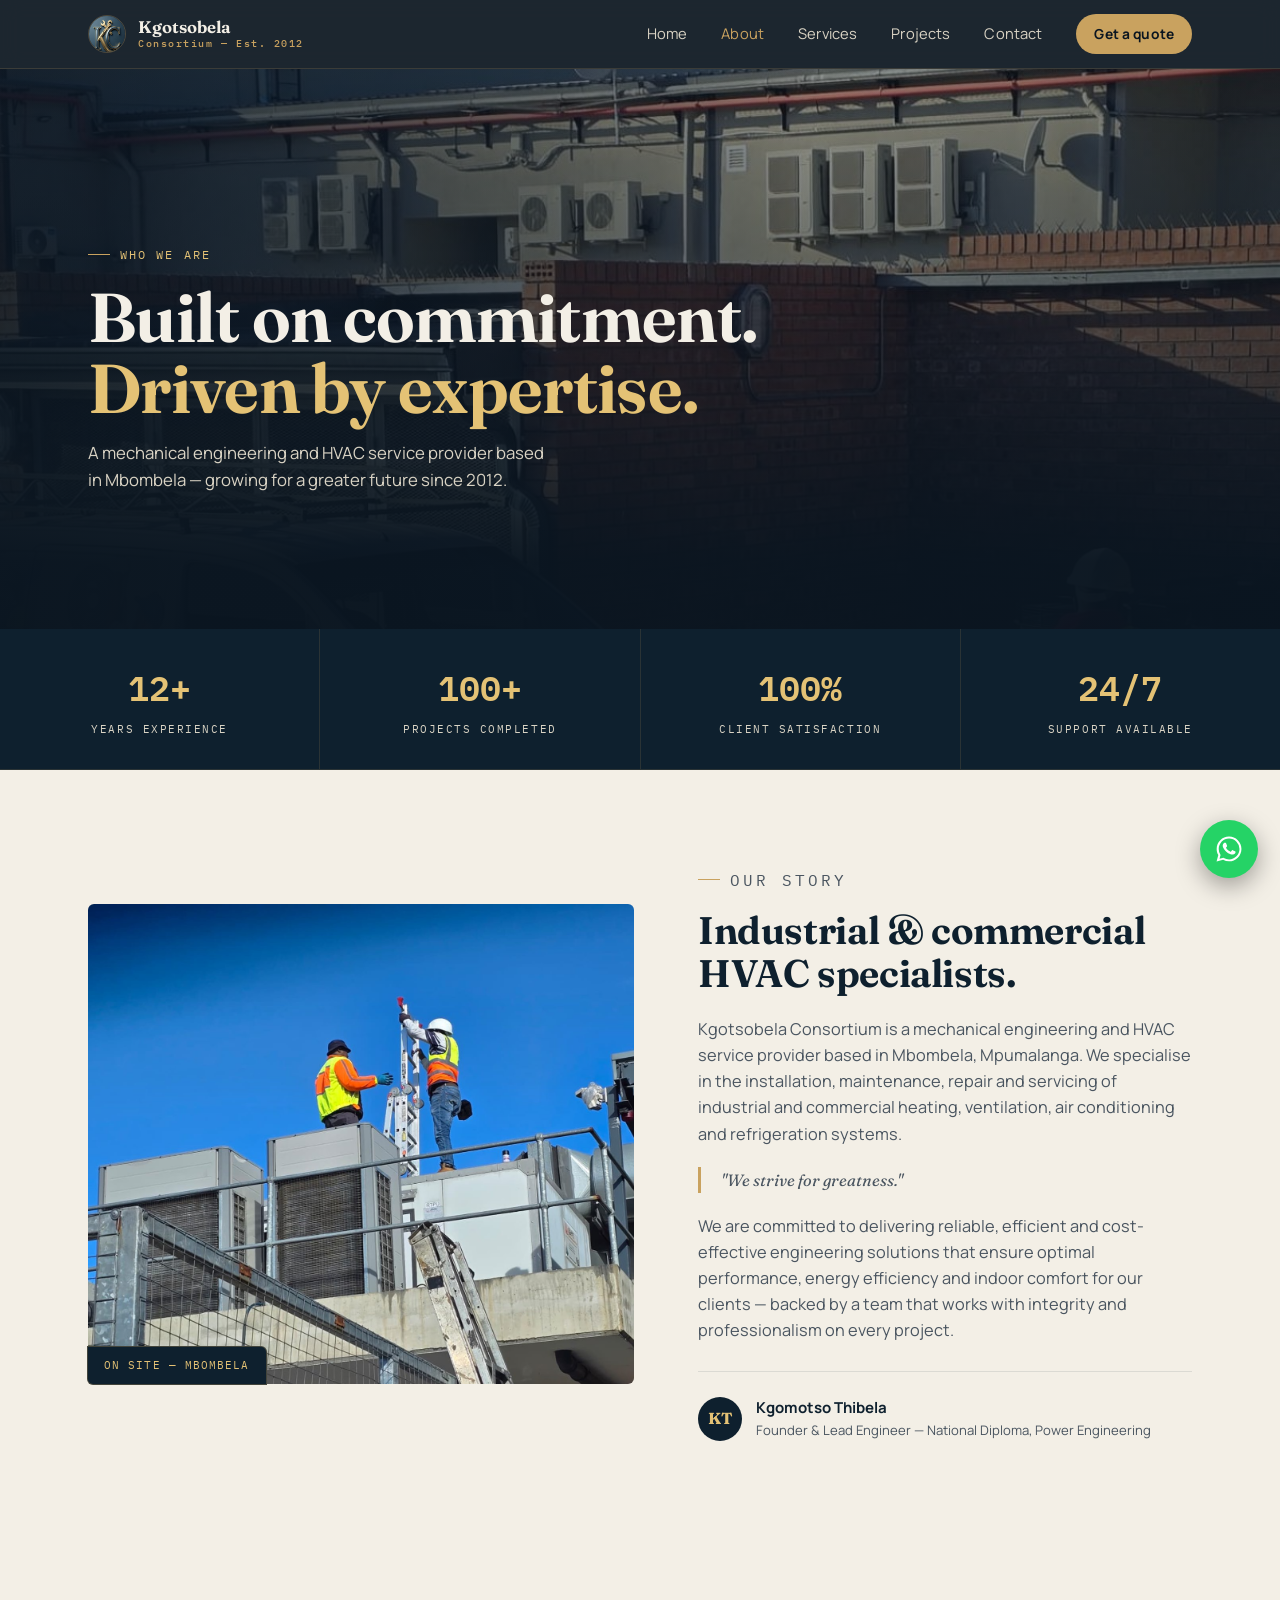
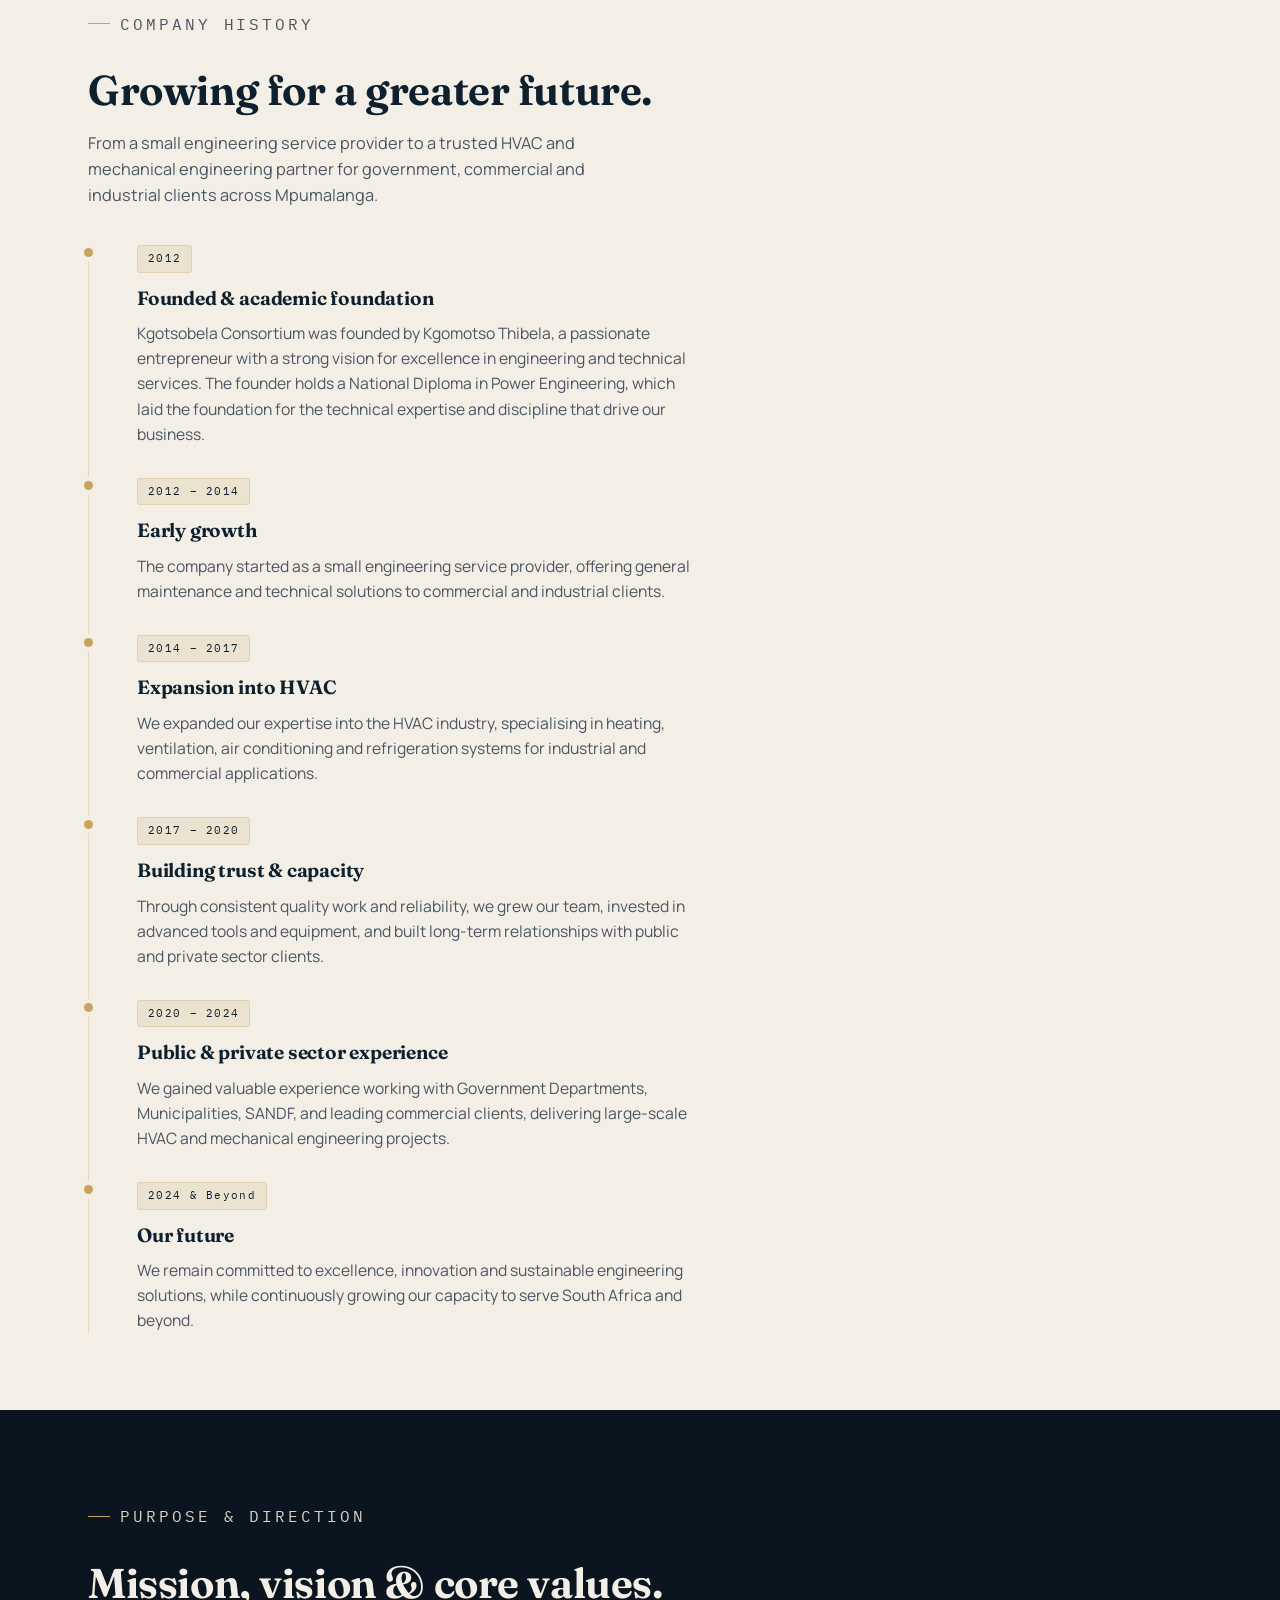
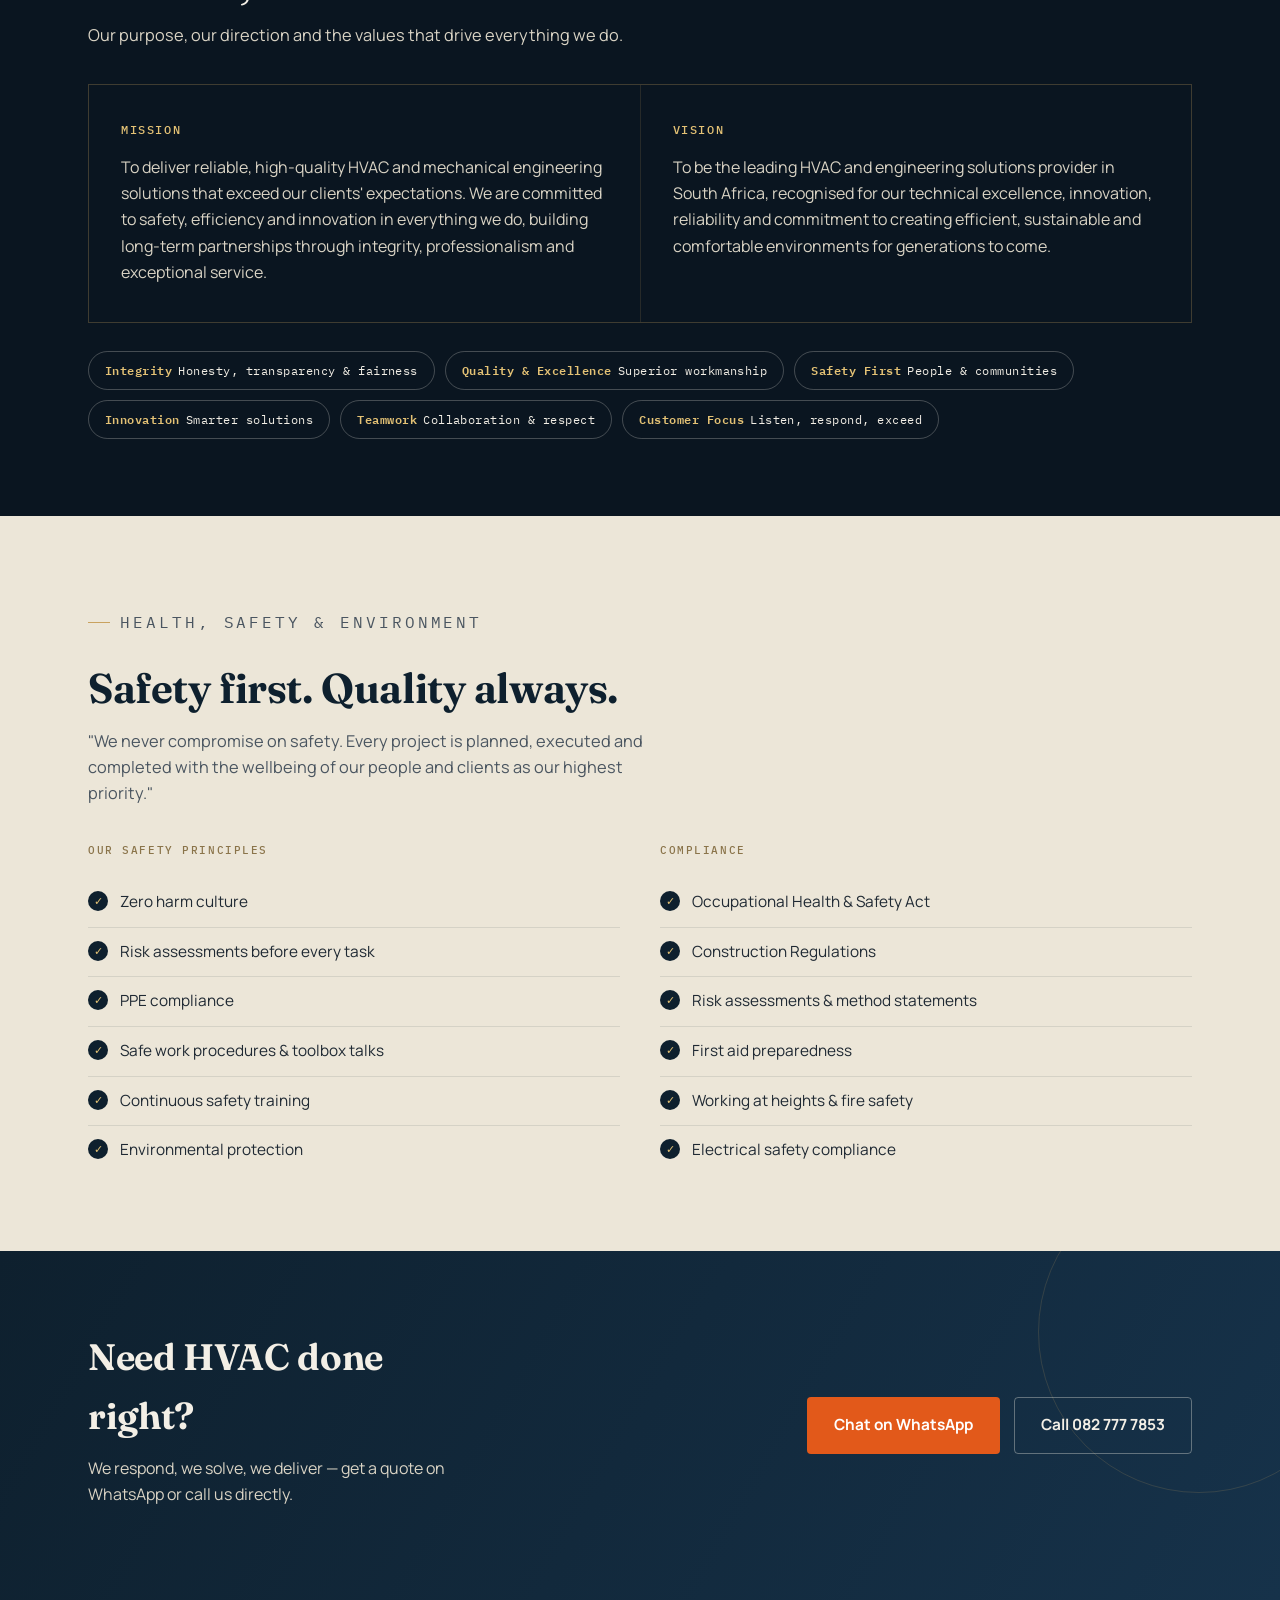
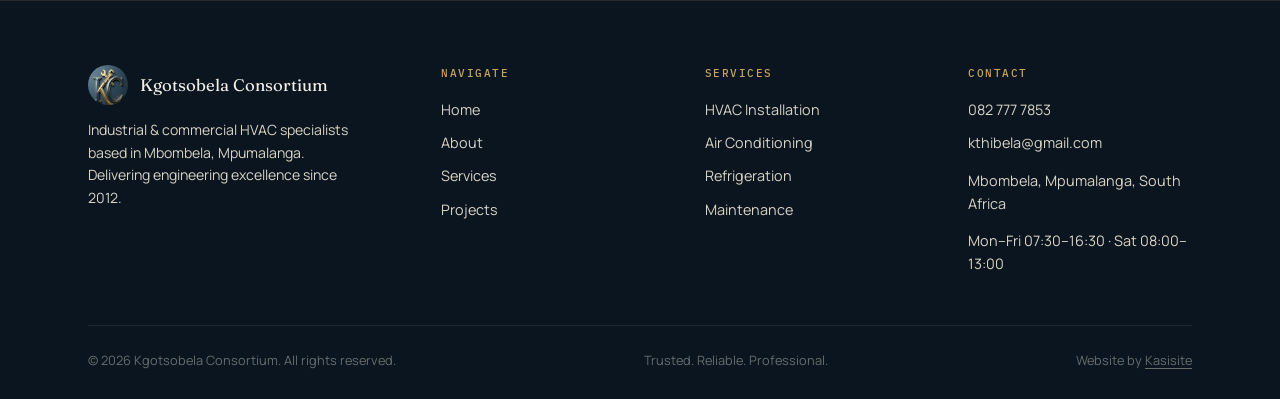
==== commit 3c352ef1: "Add 'Website by Kasisite' credit to footer Co-Authored-By: Claude Sonnet 5.5 <noreply@anthropic.com>" ====
--- a/about.html
+++ b/about.html
@@ -246,6 +246,7 @@
     <div class="footer-bottom">
       <span>&copy; <span id="year"></span> Kgotsobela Consortium. All rights reserved.</span>
       <span>Trusted. Reliable. Professional.</span>
+      <span>Website by <a href="https://kasisite.co.za" target="_blank" rel="noopener">Kasisite</a></span>
     </div>
   </div>
 </footer>
--- a/style.css
+++ b/style.css
@@ -210,7 +210,7 @@
    ========================================================================== */
 .hero {
   position: relative;
-  min-height: min(92vh, 820px);
+  min-height: min(76vh, 660px);
   display: flex;
   align-items: flex-end;
   background: var(--navy-950);
@@ -239,8 +239,8 @@
 .hero-content {
   position: relative;
   z-index: 2;
-  padding-top: 120px;
-  padding-bottom: 46px;
+  padding-top: 78px;
+  padding-bottom: 34px;
   width: 100%;
 }
 
@@ -258,7 +258,7 @@
 }
 
 .hero-sub {
-  margin: 22px 0 32px;
+  margin: 16px 0 24px;
   max-width: 46ch;
   color: var(--ivory-dim);
   font-size: 1.05rem;
@@ -268,7 +268,7 @@
   display: flex;
   flex-wrap: wrap;
   gap: 14px;
-  margin-bottom: 46px;
+  margin-bottom: 30px;
 }
 
 .btn {
@@ -357,10 +357,10 @@
 /* ==========================================================================
    Section scaffolding
    ========================================================================== */
-section { padding: clamp(64px, 9vw, 108px) 0; }
+section { padding: clamp(44px, 6vw, 80px) 0; }
 .section-head {
   max-width: 640px;
-  margin-bottom: 48px;
+  margin-bottom: 36px;
 }
 .section-head h2 {
   font-size: clamp(1.8rem, 3.4vw, 2.6rem);
@@ -659,6 +659,8 @@
   font-size: 0.8rem;
   color: rgba(243,239,230,0.4);
 }
+.footer-bottom a { color: inherit; text-decoration: underline; text-underline-offset: 3px; transition: color .2s; }
+.footer-bottom a:hover { color: var(--gold-light); }
 @media (max-width: 760px) {
   .footer-grid { grid-template-columns: 1fr 1fr; }
   .footer-grid > div:first-child { grid-column: 1 / -1; }
@@ -677,7 +679,7 @@
 }
 .timeline-item {
   position: relative;
-  padding-bottom: 44px;
+  padding-bottom: 30px;
 }
 .timeline-item:last-child { padding-bottom: 0; }
 .timeline-item::before {
@@ -727,7 +729,7 @@
   gap: 1px;
   background: rgba(201,162,95,0.15);
   border: 1px solid rgba(201,162,95,0.15);
-  margin-bottom: 40px;
+  margin-bottom: 28px;
 }
 .mvv-card {
   background: var(--navy-950);
@@ -905,3 +907,423 @@
 @media (max-width: 600px) {
   .whatsapp-fab { right: 16px; bottom: 16px; width: 52px; height: 52px; }
 }
+
+/* ==========================================================================
+   Services page — process band
+   ========================================================================== */
+.process { background: var(--ivory); }
+.process-grid {
+  display: grid;
+  grid-template-columns: repeat(4, 1fr);
+  gap: 1px;
+  background: var(--line);
+  border: 1px solid var(--line);
+  margin-top: 8px;
+}
+.process-step {
+  background: var(--ivory);
+  padding: 30px 26px;
+}
+.process-step .n {
+  font-family: var(--font-mono);
+  color: var(--gold-dim);
+  font-size: 0.76rem;
+  letter-spacing: 0.14em;
+}
+.process-step h3 {
+  margin-top: 12px;
+  font-size: 1.08rem;
+}
+.process-step p {
+  color: var(--graphite-soft);
+  font-size: 0.9rem;
+  margin: 8px 0 0;
+}
+@media (max-width: 760px) {
+  .process-grid { grid-template-columns: repeat(2, 1fr); }
+}
+@media (max-width: 460px) {
+  .process-grid { grid-template-columns: 1fr; }
+}
+
+.services-full .service-grid { grid-template-columns: repeat(3, 1fr); }
+@media (max-width: 900px) {
+  .services-full .service-grid { grid-template-columns: repeat(2, 1fr); }
+}
+@media (max-width: 600px) {
+  .services-full .service-grid { grid-template-columns: 1fr; }
+}
+
+/* ==========================================================================
+   Projects page — gallery grid + client band
+   ========================================================================== */
+.project-grid {
+  display: grid;
+  grid-template-columns: repeat(3, 1fr);
+  gap: 22px;
+}
+.project-card {
+  position: relative;
+  border-radius: 6px;
+  overflow: hidden;
+  height: 280px;
+  display: block;
+}
+.project-card img {
+  width: 100%;
+  height: 100%;
+  object-fit: cover;
+  transition: transform 0.5s ease;
+}
+.project-card:hover img { transform: scale(1.05); }
+.project-card::after {
+  content: "";
+  position: absolute;
+  inset: 0;
+  background: linear-gradient(180deg, rgba(10,21,32,0) 30%, rgba(10,21,32,0.55) 60%, rgba(10,21,32,0.94) 100%);
+}
+.project-card-body {
+  position: absolute;
+  left: 0; right: 0; bottom: 0;
+  z-index: 2;
+  padding: 18px;
+}
+.project-card h3 {
+  color: var(--ivory);
+  font-size: 1.05rem;
+  font-weight: 600;
+}
+@media (max-width: 900px) {
+  .project-grid { grid-template-columns: repeat(2, 1fr); }
+}
+@media (max-width: 600px) {
+  .project-grid { grid-template-columns: 1fr; }
+}
+
+.client-band { background: var(--navy-950); }
+.client-cards {
+  display: grid;
+  grid-template-columns: repeat(4, 1fr);
+  gap: 1px;
+  background: rgba(201,162,95,0.15);
+  border: 1px solid rgba(201,162,95,0.15);
+}
+.client-card {
+  background: var(--navy-950);
+  padding: 28px 24px;
+}
+.client-card h3 {
+  color: var(--gold-light);
+  font-family: var(--font-mono);
+  font-size: 0.78rem;
+  letter-spacing: 0.1em;
+  text-transform: uppercase;
+  font-weight: 500;
+  margin-bottom: 12px;
+}
+.client-card ul {
+  list-style: none;
+  margin: 0;
+  padding: 0;
+}
+.client-card li {
+  color: var(--ivory-dim);
+  font-size: 0.88rem;
+  padding: 5px 0;
+}
+@media (max-width: 900px) {
+  .client-cards { grid-template-columns: repeat(2, 1fr); }
+}
+@media (max-width: 500px) {
+  .client-cards { grid-template-columns: 1fr; }
+}
+
+/* ==========================================================================
+   Contact page — info cards + location panel
+   ========================================================================== */
+.contact-info { background: var(--ivory); }
+.info-grid {
+  display: grid;
+  grid-template-columns: repeat(4, 1fr);
+  gap: 18px;
+  margin-top: 8px;
+}
+.info-card {
+  background: #ffffff;
+  border: 1px solid var(--line-soft);
+  border-top: 3px solid var(--gold);
+  border-radius: 6px;
+  padding: 26px 22px;
+  box-shadow: 0 1px 3px rgba(15,32,46,0.04);
+}
+.info-card .lbl {
+  font-family: var(--font-mono);
+  font-size: 0.68rem;
+  letter-spacing: 0.14em;
+  text-transform: uppercase;
+  color: var(--gold-dim);
+  margin-bottom: 12px;
+}
+.info-card .val {
+  font-family: var(--font-display);
+  font-size: 1.2rem;
+  color: var(--navy-900);
+  font-weight: 650;
+  line-height: 1.3;
+}
+.info-card .sub {
+  font-size: 0.86rem;
+  color: var(--graphite-soft);
+  margin-top: 8px;
+  line-height: 1.5;
+}
+@media (max-width: 900px) {
+  .info-grid { grid-template-columns: repeat(2, 1fr); }
+}
+@media (max-width: 500px) {
+  .info-grid { grid-template-columns: 1fr; }
+}
+
+.location-panel { background: #ece6d8; }
+.location-layout {
+  display: grid;
+  grid-template-columns: 1fr 1fr;
+  gap: 44px;
+  align-items: center;
+}
+.location-copy p {
+  color: var(--graphite-soft);
+  font-size: 1.02rem;
+  margin: 0 0 16px;
+  max-width: 50ch;
+}
+.location-media img {
+  border-radius: 6px;
+  width: 100%;
+  height: 340px;
+  object-fit: cover;
+}
+@media (max-width: 860px) {
+  .location-layout { grid-template-columns: 1fr; }
+  .location-media img { height: 280px; }
+  .location-media { order: -1; }
+}
+
+
+/* ==========================================================================
+   Homepage — brand gallery (cinematic coverflow + lightbox)
+   ========================================================================== */
+.brand-gallery { background: var(--ivory); }
+
+.gallery-stage {
+  position: relative;
+  height: clamp(300px, 44vw, 440px);
+  margin-top: 8px;
+  display: flex;
+  align-items: center;
+  justify-content: center;
+  overflow: hidden;
+  outline: none;
+}
+
+.gallery-track {
+  position: relative;
+  width: 100%;
+  height: 100%;
+}
+
+.gallery-slide {
+  position: absolute;
+  top: 50%;
+  left: 50%;
+  width: clamp(210px, 28vw, 320px);
+  height: clamp(210px, 28vw, 320px);
+  margin: 0;
+  padding: 0;
+  border: 0;
+  border-radius: 8px;
+  overflow: hidden;
+  background: var(--navy-900);
+  cursor: pointer;
+  box-shadow: 0 20px 46px rgba(10, 21, 32, 0.32);
+  transition: transform 0.6s cubic-bezier(0.22, 0.68, 0, 1.01), opacity 0.5s ease, filter 0.5s ease, box-shadow 0.5s ease;
+  transform: translate(-50%, -50%);
+}
+
+.gallery-slide::after {
+  content: "";
+  position: absolute;
+  inset: 0;
+  border-radius: 8px;
+  border: 1px solid rgba(228, 194, 117, 0.35);
+  pointer-events: none;
+}
+
+.gallery-slide img {
+  width: 100%;
+  height: 100%;
+  object-fit: cover;
+}
+
+.gallery-slide.is-active {
+  cursor: zoom-in;
+  box-shadow: 0 30px 66px rgba(10, 21, 32, 0.42);
+}
+
+.gallery-slide.is-active::before {
+  content: "View full screen";
+  position: absolute;
+  left: 0; right: 0; bottom: 0;
+  z-index: 2;
+  padding: 10px 14px 12px;
+  font-family: var(--font-mono);
+  font-size: 0.62rem;
+  letter-spacing: 0.12em;
+  text-transform: uppercase;
+  color: var(--ivory);
+  background: linear-gradient(0deg, rgba(10,21,32,0.85) 0%, rgba(10,21,32,0) 100%);
+  opacity: 0;
+  transition: opacity 0.25s ease;
+}
+.gallery-slide.is-active:hover::before,
+.gallery-slide.is-active:focus-visible::before {
+  opacity: 1;
+}
+
+.gallery-slide:focus-visible {
+  outline: 2px solid var(--gold);
+  outline-offset: 4px;
+}
+
+.gallery-arrow {
+  position: relative;
+  z-index: 20;
+  flex-shrink: 0;
+  width: 44px;
+  height: 44px;
+  border-radius: 50%;
+  border: 1px solid var(--line);
+  background: var(--ivory);
+  color: var(--navy-900);
+  font-size: 1.4rem;
+  line-height: 1;
+  display: flex;
+  align-items: center;
+  justify-content: center;
+  cursor: pointer;
+  transition: background 0.2s ease, color 0.2s ease, transform 0.2s ease;
+}
+.gallery-arrow:hover {
+  background: var(--navy-900);
+  color: var(--gold-light);
+  transform: translateY(-1px);
+}
+
+.gallery-meta {
+  margin-top: 18px;
+  display: flex;
+  flex-wrap: wrap;
+  align-items: center;
+  justify-content: center;
+  gap: 6px 16px;
+  text-align: center;
+}
+.gallery-count {
+  font-family: var(--font-mono);
+  font-size: 0.72rem;
+  letter-spacing: 0.1em;
+  color: var(--gold-dim);
+}
+.gallery-hint {
+  font-size: 0.82rem;
+  color: var(--graphite-soft);
+}
+
+@media (max-width: 700px) {
+  .gallery-arrow { width: 36px; height: 36px; font-size: 1.2rem; }
+  .gallery-hint { display: none; }
+}
+
+/* Lightbox / full canvas view */
+.gallery-lightbox {
+  position: fixed;
+  inset: 0;
+  z-index: 500;
+  display: flex;
+  align-items: center;
+  justify-content: center;
+  gap: 18px;
+  background: rgba(10, 21, 32, 0.96);
+  opacity: 0;
+  visibility: hidden;
+  transition: opacity 0.3s ease;
+  padding: clamp(16px, 4vw, 40px);
+}
+.gallery-lightbox.is-open {
+  opacity: 1;
+  visibility: visible;
+}
+.lightbox-figure {
+  margin: 0;
+  max-width: min(1100px, 88vw);
+  max-height: 84vh;
+  display: flex;
+  flex-direction: column;
+  align-items: center;
+  gap: 14px;
+}
+.lightbox-image {
+  max-width: 100%;
+  max-height: 76vh;
+  width: auto;
+  height: auto;
+  border-radius: 4px;
+  box-shadow: 0 30px 80px rgba(0, 0, 0, 0.5);
+}
+.lightbox-counter {
+  font-family: var(--font-mono);
+  font-size: 0.74rem;
+  letter-spacing: 0.12em;
+  color: var(--gold-light);
+}
+.lightbox-close {
+  position: absolute;
+  top: clamp(14px, 3vw, 28px);
+  right: clamp(14px, 3vw, 28px);
+  width: 42px;
+  height: 42px;
+  border-radius: 50%;
+  border: 1px solid rgba(243, 239, 230, 0.35);
+  background: transparent;
+  color: var(--ivory);
+  font-size: 1.5rem;
+  line-height: 1;
+  cursor: pointer;
+  transition: background 0.2s ease, border-color 0.2s ease;
+}
+.lightbox-close:hover {
+  background: rgba(243, 239, 230, 0.1);
+  border-color: var(--gold);
+}
+.lightbox-arrow {
+  flex-shrink: 0;
+  width: 48px;
+  height: 48px;
+  border-radius: 50%;
+  border: 1px solid rgba(243, 239, 230, 0.35);
+  background: transparent;
+  color: var(--ivory);
+  font-size: 1.6rem;
+  line-height: 1;
+  cursor: pointer;
+  transition: background 0.2s ease, border-color 0.2s ease, color 0.2s ease;
+}
+.lightbox-arrow:hover {
+  background: rgba(243, 239, 230, 0.1);
+  border-color: var(--gold);
+  color: var(--gold-light);
+}
+@media (max-width: 600px) {
+  .gallery-lightbox { gap: 8px; }
+  .lightbox-arrow { width: 38px; height: 38px; font-size: 1.3rem; }
+}
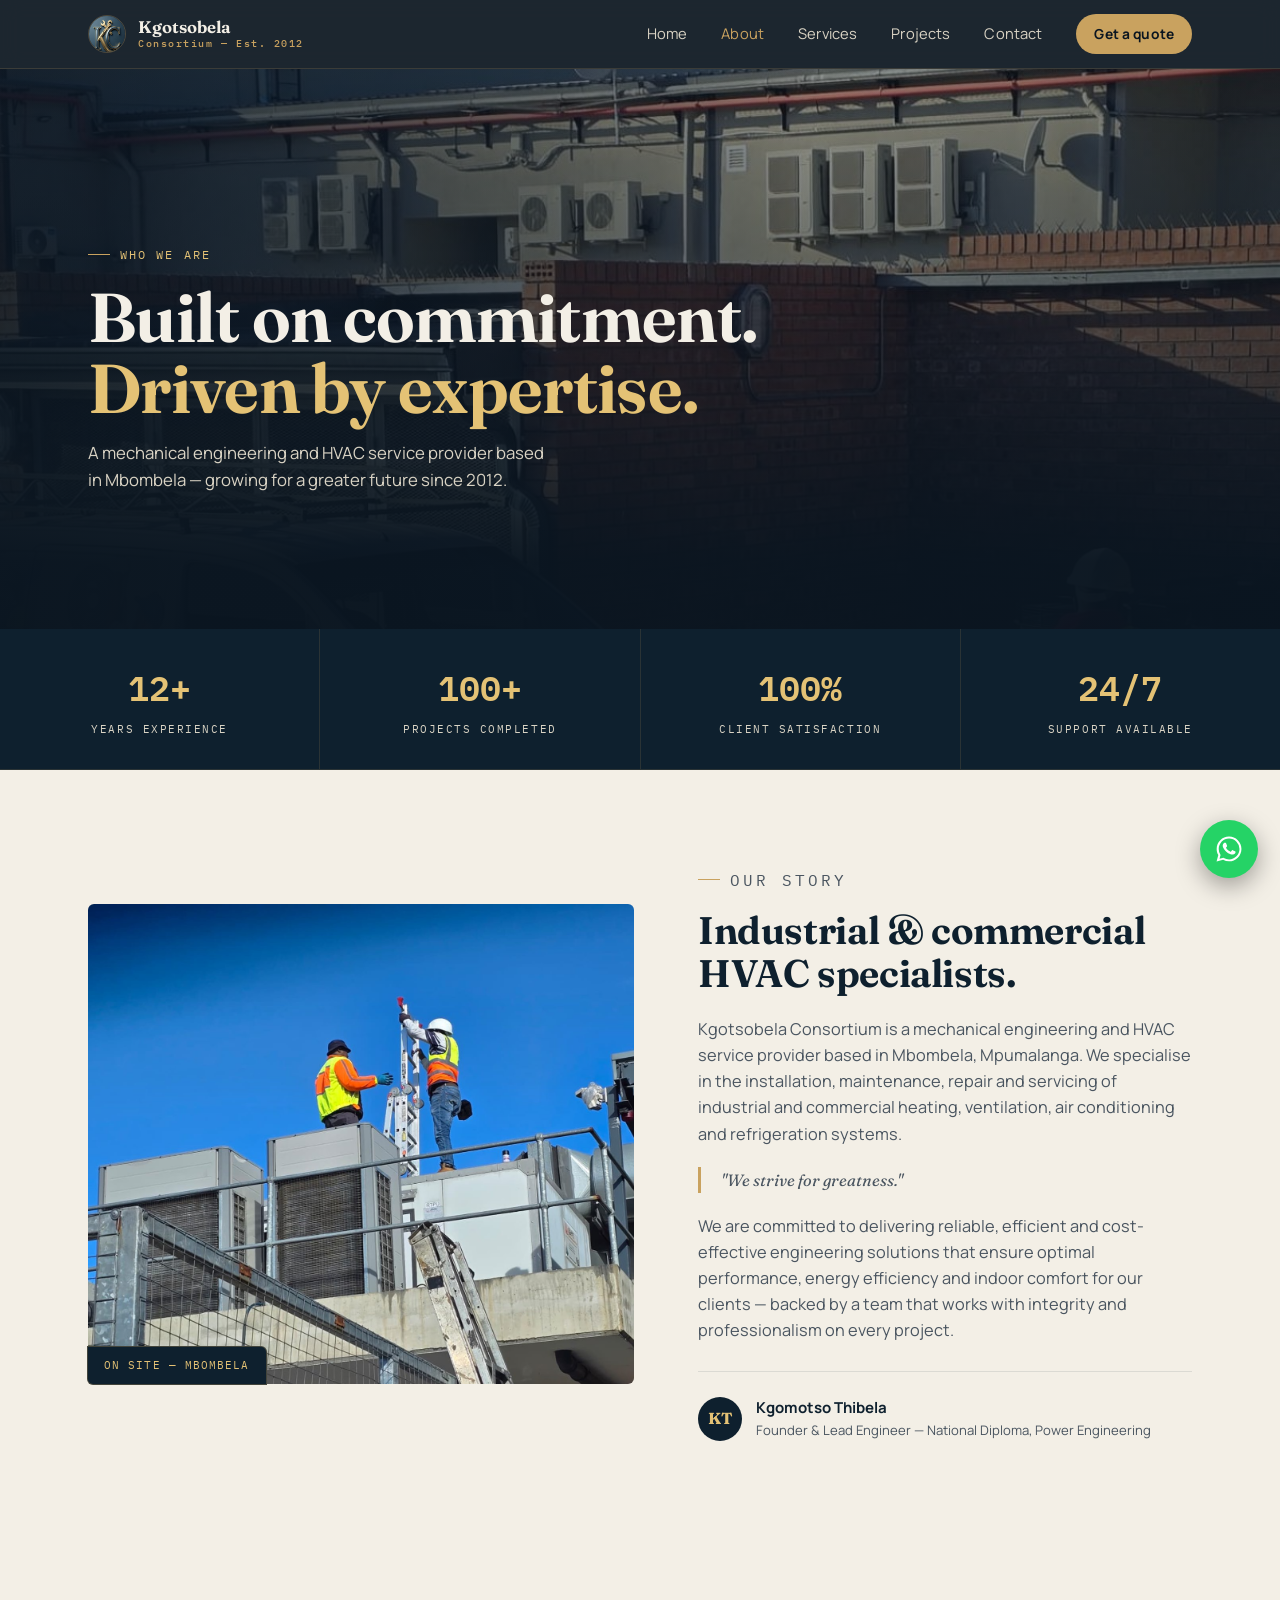
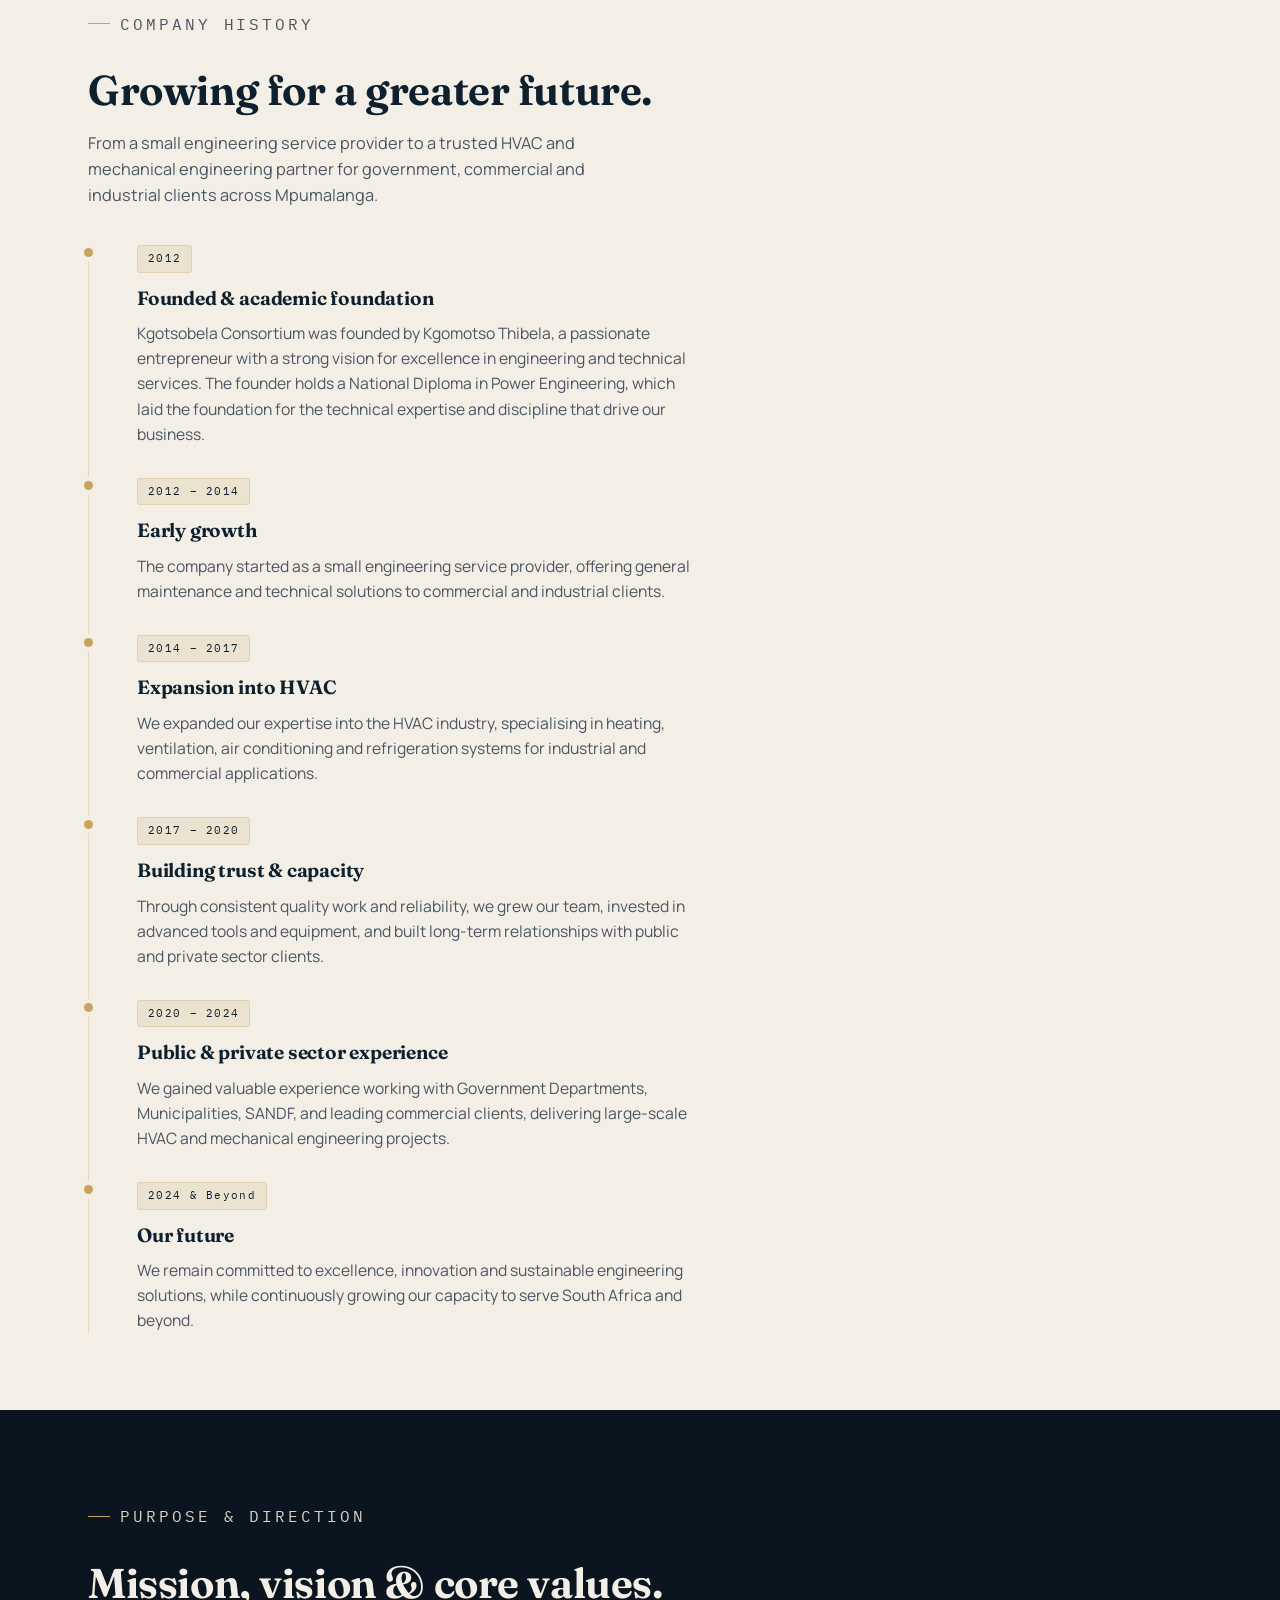
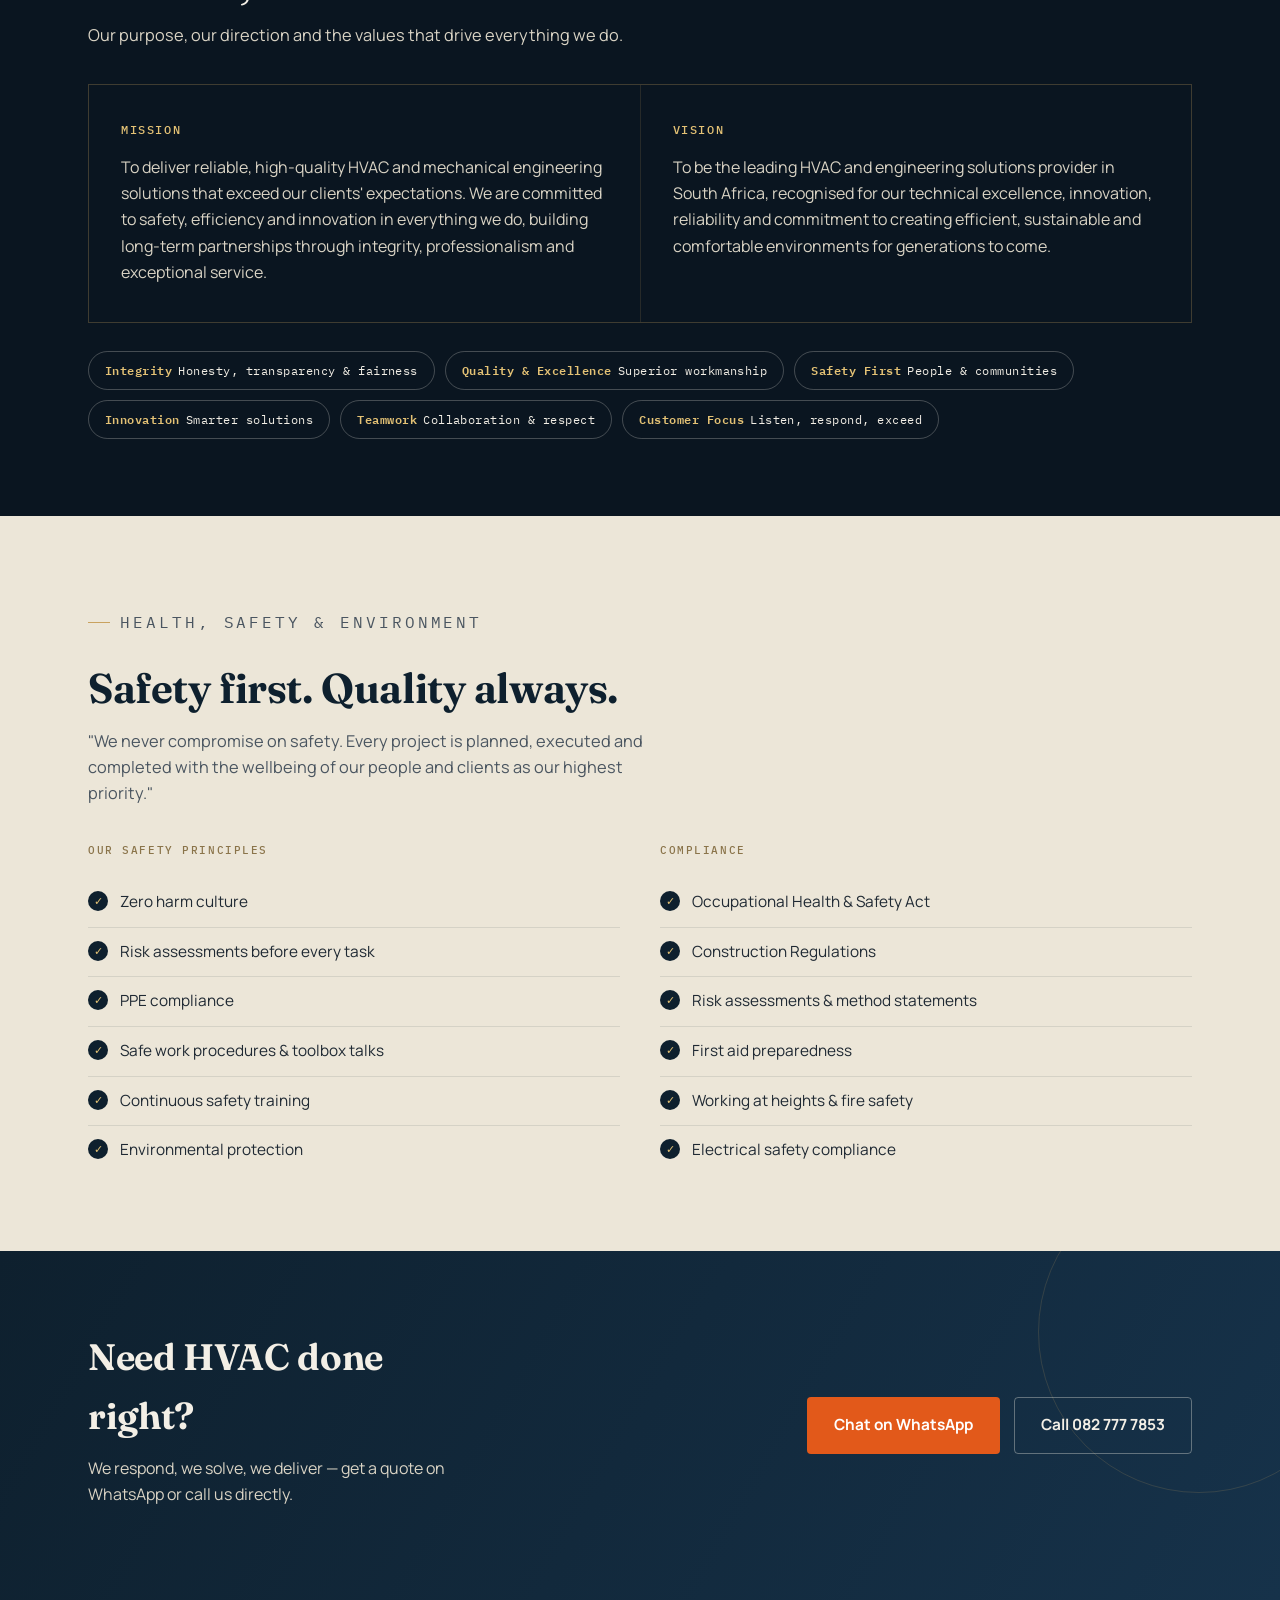
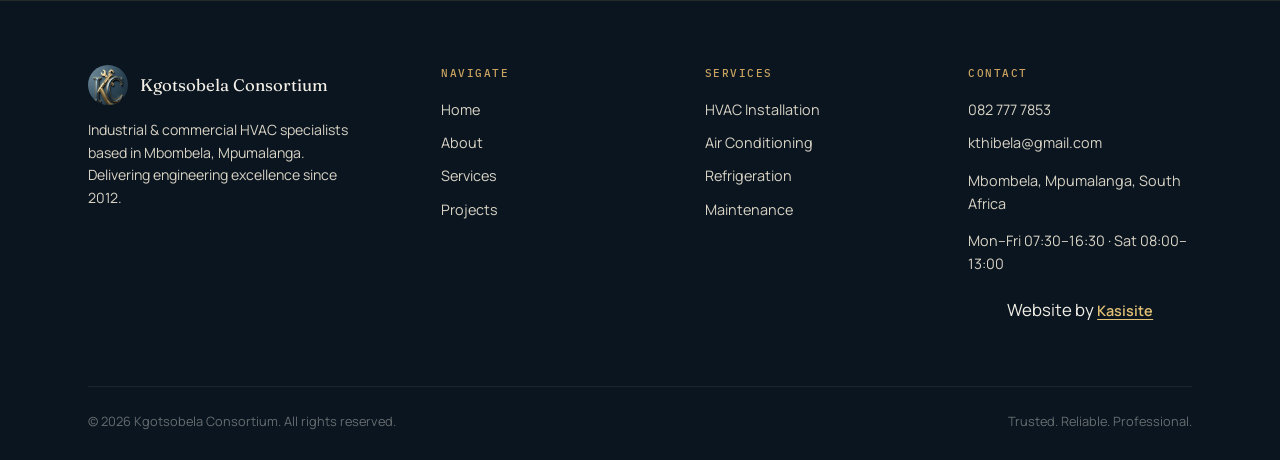
==== commit 5628811a: "Move Kasisite credit below opening hours, centered and larger Co-Authored-By: Claude Sonnet 5.5 <nor" ====
--- a/about.html
+++ b/about.html
@@ -241,12 +241,12 @@
         <a href="mailto:kthibela@gmail.com">kthibela@gmail.com</a>
         <p>Mbombela, Mpumalanga, South Africa</p>
         <p>Mon&ndash;Fri 07:30&ndash;16:30 &middot; Sat 08:00&ndash;13:00</p>
+        <p class="footer-credit">Website by <a href="https://kasisite.co.za" target="_blank" rel="noopener">Kasisite</a></p>
       </div>
     </div>
     <div class="footer-bottom">
       <span>&copy; <span id="year"></span> Kgotsobela Consortium. All rights reserved.</span>
       <span>Trusted. Reliable. Professional.</span>
-      <span>Website by <a href="https://kasisite.co.za" target="_blank" rel="noopener">Kasisite</a></span>
     </div>
   </div>
 </footer>
--- a/style.css
+++ b/style.css
@@ -659,8 +659,20 @@
   font-size: 0.8rem;
   color: rgba(243,239,230,0.4);
 }
-.footer-bottom a { color: inherit; text-decoration: underline; text-underline-offset: 3px; transition: color .2s; }
-.footer-bottom a:hover { color: var(--gold-light); }
+.footer-col .footer-credit {
+  text-align: center;
+  font-size: 1.05rem;
+  margin: 22px 0;
+  color: var(--ivory);
+}
+.footer-col .footer-credit a {
+  display: inline;
+  color: var(--gold-light);
+  font-weight: 600;
+  text-decoration: underline;
+  text-underline-offset: 3px;
+}
+.footer-col .footer-credit a:hover { color: var(--gold); }
 @media (max-width: 760px) {
   .footer-grid { grid-template-columns: 1fr 1fr; }
   .footer-grid > div:first-child { grid-column: 1 / -1; }
